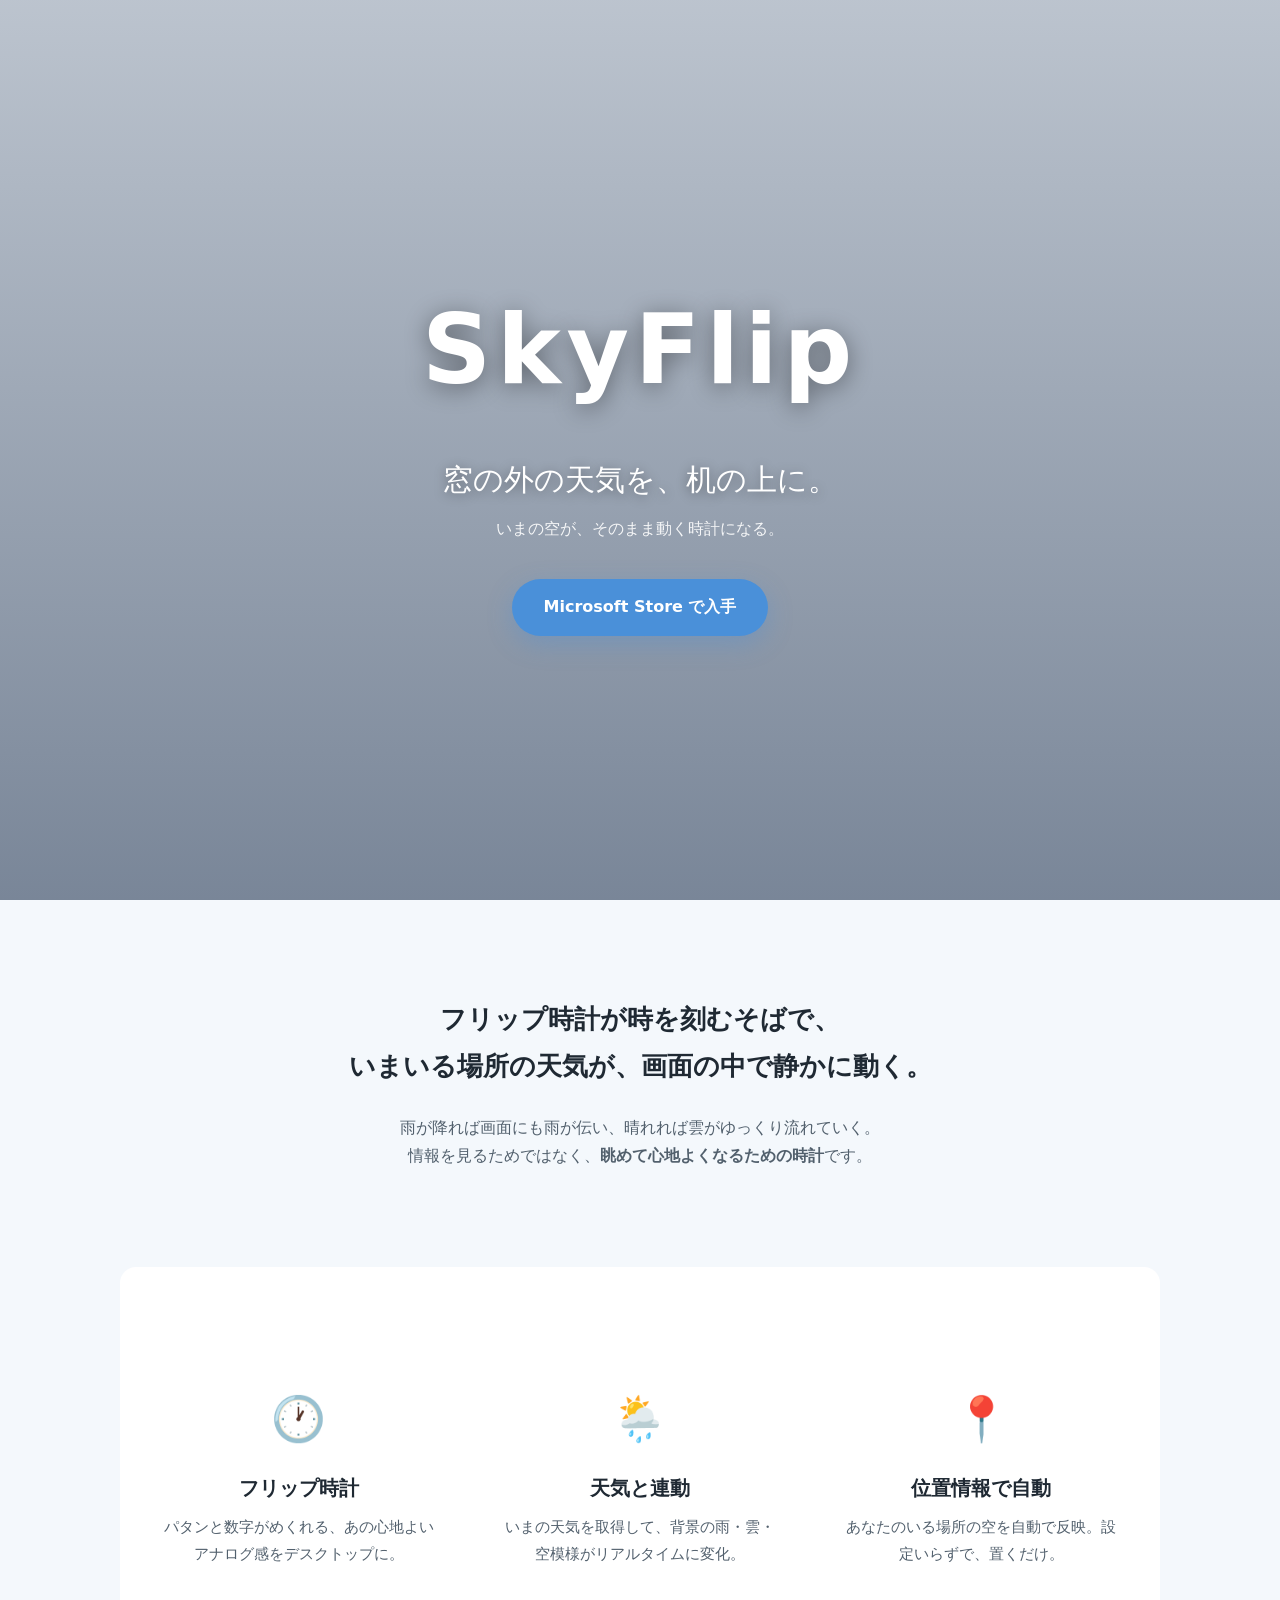
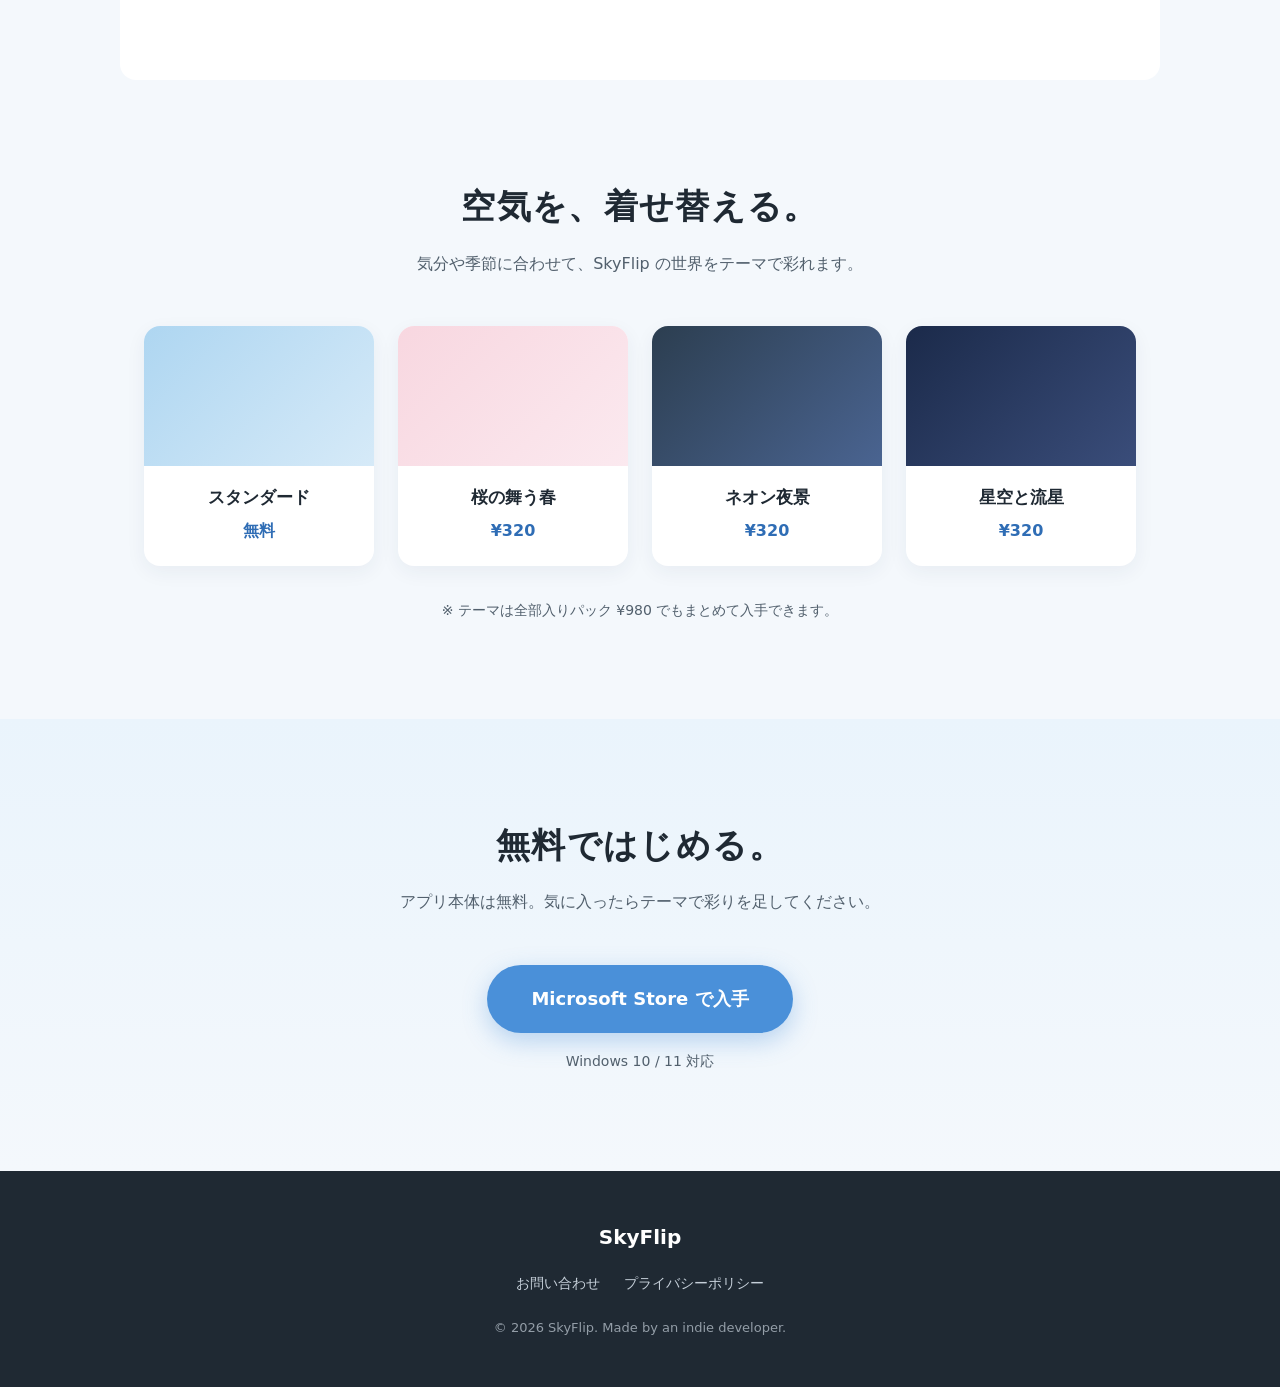
==== index.html @ b48c70ee "@ Add privacy/contact pages, favicon, and SEO - privacy.html: 位置情報・天気APIの取り扱いを記載（Store審査用） - contact" ====
<!DOCTYPE html>
<html lang="ja">
<head>
  <meta charset="UTF-8" />
  <meta name="viewport" content="width=device-width, initial-scale=1.0" />
  <title>SkyFlip — 窓の外の天気を、机の上に。</title>
  <meta name="description" content="フリップ時計と、いまの天気が連動して動くデスクトップアプリ。雨が降れば画面にも雨が、晴れれば雲が流れる。眺めるだけで心地よい時計。" />
  <meta name="robots" content="index, follow" />
  <link rel="canonical" href="https://atdirakg9020121-afk.github.io/skyflip-site/" />
  <link rel="icon" type="image/svg+xml" href="favicon.svg" />

  <!-- OGP（SNSでシェアされたときの見た目） -->
  <meta property="og:title" content="SkyFlip — 窓の外の天気を、机の上に。" />
  <meta property="og:description" content="いまの天気が連動して動くフリップ時計のデスクトップアプリ。" />
  <meta property="og:type" content="website" />
  <meta property="og:url" content="https://atdirakg9020121-afk.github.io/skyflip-site/" />
  <meta property="og:image" content="https://atdirakg9020121-afk.github.io/skyflip-site/assets/ogp.png" />
  <meta property="og:site_name" content="SkyFlip" />
  <meta property="og:locale" content="ja_JP" />
  <meta name="twitter:card" content="summary_large_image" />
  <meta name="twitter:title" content="SkyFlip — 窓の外の天気を、机の上に。" />
  <meta name="twitter:description" content="いまの天気が連動して動くフリップ時計のデスクトップアプリ。" />
  <meta name="twitter:image" content="https://atdirakg9020121-afk.github.io/skyflip-site/assets/ogp.png" />

  <!-- 構造化データ（検索エンジン向け） -->
  <script type="application/ld+json">
  {
    "@context": "https://schema.org",
    "@type": "SoftwareApplication",
    "name": "SkyFlip",
    "applicationCategory": "UtilitiesApplication",
    "operatingSystem": "Windows 10, Windows 11",
    "description": "フリップ時計と、いまの天気が連動して動くデスクトップアプリ。",
    "offers": { "@type": "Offer", "price": "0", "priceCurrency": "JPY" }
  }
  </script>

  <link rel="stylesheet" href="style.css" />
</head>
<body>

  <!-- ① ヒーロー -->
  <header class="hero">
    <video class="hero__bg" autoplay muted loop playsinline poster="assets/hero-poster.jpg">
      <source src="assets/hero.mp4" type="video/mp4" />
    </video>
    <div class="hero__overlay"></div>
    <div class="hero__content">
      <h1 class="hero__title">SkyFlip</h1>
      <p class="hero__copy">窓の外の天気を、机の上に。</p>
      <p class="hero__sub">いまの空が、そのまま動く時計になる。</p>
      <a class="btn btn--primary" href="#download">Microsoft Store で入手</a>
    </div>
  </header>

  <!-- ② コンセプト -->
  <section class="concept">
    <p class="concept__lead">
      フリップ時計が時を刻むそばで、<br />
      いまいる場所の天気が、画面の中で静かに動く。
    </p>
    <p class="concept__body">
      雨が降れば画面にも雨が伝い、晴れれば雲がゆっくり流れていく。<br />
      情報を見るためではなく、<strong>眺めて心地よくなるための時計</strong>です。
    </p>
  </section>

  <!-- ③ 特徴3つ -->
  <section class="features">
    <div class="feature">
      <div class="feature__icon">🕐</div>
      <h3 class="feature__title">フリップ時計</h3>
      <p class="feature__text">パタンと数字がめくれる、あの心地よいアナログ感をデスクトップに。</p>
    </div>
    <div class="feature">
      <div class="feature__icon">🌦️</div>
      <h3 class="feature__title">天気と連動</h3>
      <p class="feature__text">いまの天気を取得して、背景の雨・雲・空模様がリアルタイムに変化。</p>
    </div>
    <div class="feature">
      <div class="feature__icon">📍</div>
      <h3 class="feature__title">位置情報で自動</h3>
      <p class="feature__text">あなたのいる場所の空を自動で反映。設定いらずで、置くだけ。</p>
    </div>
  </section>

  <!-- ④ テーマ紹介（課金導線） -->
  <section class="themes" id="themes">
    <h2 class="section__title">空気を、着せ替える。</h2>
    <p class="section__sub">気分や季節に合わせて、SkyFlip の世界をテーマで彩れます。</p>
    <div class="theme-grid">
      <div class="theme-card">
        <div class="theme-card__thumb theme-card__thumb--default"></div>
        <h3 class="theme-card__name">スタンダード</h3>
        <p class="theme-card__price">無料</p>
      </div>
      <div class="theme-card">
        <div class="theme-card__thumb theme-card__thumb--sakura"></div>
        <h3 class="theme-card__name">桜の舞う春</h3>
        <p class="theme-card__price">¥320</p>
      </div>
      <div class="theme-card">
        <div class="theme-card__thumb theme-card__thumb--night"></div>
        <h3 class="theme-card__name">ネオン夜景</h3>
        <p class="theme-card__price">¥320</p>
      </div>
      <div class="theme-card">
        <div class="theme-card__thumb theme-card__thumb--star"></div>
        <h3 class="theme-card__name">星空と流星</h3>
        <p class="theme-card__price">¥320</p>
      </div>
    </div>
    <p class="theme-note">※ テーマは全部入りパック ¥980 でもまとめて入手できます。</p>
  </section>

  <!-- ⑤ ダウンロード -->
  <section class="download" id="download">
    <h2 class="section__title">無料ではじめる。</h2>
    <p class="section__sub">アプリ本体は無料。気に入ったらテーマで彩りを足してください。</p>
    <a class="btn btn--primary btn--lg" href="#" aria-label="Microsoft Store で入手">
      Microsoft Store で入手
    </a>
    <p class="download__note">Windows 10 / 11 対応</p>
  </section>

  <!-- ⑥ フッター -->
  <footer class="footer">
    <p class="footer__brand">SkyFlip</p>
    <nav class="footer__nav">
      <a href="contact.html">お問い合わせ</a>
      <a href="privacy.html">プライバシーポリシー</a>
    </nav>
    <p class="footer__copy">© 2026 SkyFlip. Made by an indie developer.</p>
  </footer>

</body>
</html>
---- style.css ----
/* ===== ベース ===== */
:root {
  --sky-top: #adceef;
  --ink: #1f2933;
  --ink-soft: #52606d;
  --accent: #4a90d9;
  --accent-dark: #2f6db5;
  --bg-soft: #f4f8fc;
  --card: #ffffff;
  --radius: 16px;
  --maxw: 1040px;
}

* { box-sizing: border-box; margin: 0; padding: 0; }

html { scroll-behavior: smooth; }

body {
  font-family: "Hiragino Sans", "Yu Gothic UI", "Segoe UI", system-ui, sans-serif;
  color: var(--ink);
  line-height: 1.8;
  background: var(--bg-soft);
  -webkit-font-smoothing: antialiased;
}

section { padding: 96px 24px; }

.section__title {
  font-size: clamp(24px, 4vw, 34px);
  text-align: center;
  margin-bottom: 12px;
  letter-spacing: 0.04em;
}

.section__sub {
  text-align: center;
  color: var(--ink-soft);
  margin-bottom: 48px;
}

/* ===== ボタン ===== */
.btn {
  display: inline-block;
  padding: 14px 32px;
  border-radius: 999px;
  font-weight: 600;
  text-decoration: none;
  transition: transform .15s ease, box-shadow .15s ease;
}
.btn--primary {
  background: var(--accent);
  color: #fff;
  box-shadow: 0 8px 24px rgba(74, 144, 217, .35);
}
.btn--primary:hover {
  transform: translateY(-2px);
  box-shadow: 0 12px 30px rgba(74, 144, 217, .45);
  background: var(--accent-dark);
}
.btn--lg { padding: 18px 44px; font-size: 18px; }

/* ===== ① ヒーロー ===== */
.hero {
  position: relative;
  height: 100vh;
  min-height: 560px;
  display: flex;
  align-items: center;
  justify-content: center;
  overflow: hidden;
  text-align: center;
}
.hero__bg {
  position: absolute;
  inset: 0;
  width: 100%;
  height: 100%;
  object-fit: cover;
}
.hero__overlay {
  position: absolute;
  inset: 0;
  background: linear-gradient(180deg, rgba(20,40,70,.25), rgba(20,40,70,.55));
}
.hero__content {
  position: relative;
  color: #fff;
  padding: 0 24px;
}
.hero__title {
  font-size: clamp(48px, 9vw, 96px);
  font-weight: 700;
  letter-spacing: 0.06em;
  text-shadow: 0 4px 24px rgba(0,0,0,.4);
}
.hero__copy {
  font-size: clamp(20px, 3.5vw, 30px);
  margin: 16px 0 8px;
  text-shadow: 0 2px 12px rgba(0,0,0,.4);
}
.hero__sub {
  font-size: 16px;
  opacity: .9;
  margin-bottom: 36px;
}

/* ===== ② コンセプト ===== */
.concept {
  max-width: 720px;
  margin: 0 auto;
  text-align: center;
}
.concept__lead {
  font-size: clamp(20px, 3vw, 26px);
  font-weight: 600;
  margin-bottom: 24px;
}
.concept__body { color: var(--ink-soft); }

/* ===== ③ 特徴 ===== */
.features {
  max-width: var(--maxw);
  margin: 0 auto;
  display: grid;
  grid-template-columns: repeat(auto-fit, minmax(240px, 1fr));
  gap: 32px;
  background: #fff;
  border-radius: var(--radius);
}
.feature { text-align: center; padding: 16px; }
.feature__icon { font-size: 44px; margin-bottom: 12px; }
.feature__title { font-size: 20px; margin-bottom: 8px; }
.feature__text { color: var(--ink-soft); font-size: 15px; }

/* ===== ④ テーマ ===== */
.themes { max-width: var(--maxw); margin: 0 auto; }
.theme-grid {
  display: grid;
  grid-template-columns: repeat(auto-fit, minmax(200px, 1fr));
  gap: 24px;
}
.theme-card {
  background: var(--card);
  border-radius: var(--radius);
  overflow: hidden;
  text-align: center;
  padding-bottom: 20px;
  box-shadow: 0 6px 20px rgba(30,50,80,.06);
  transition: transform .15s ease;
}
.theme-card:hover { transform: translateY(-4px); }
.theme-card__thumb {
  height: 140px;
  background-size: cover;
  background-position: center;
}
/* 画像ができるまでの仮グラデーション。あとで background-image に差し替え */
.theme-card__thumb--default { background: linear-gradient(135deg, #aed6f1, #d6eaf8); }
.theme-card__thumb--sakura  { background: linear-gradient(135deg, #f8d7e0, #fbe9ef); }
.theme-card__thumb--night   { background: linear-gradient(135deg, #2c3e50, #4a6491); }
.theme-card__thumb--star    { background: linear-gradient(135deg, #1b2a4a, #3a4d7a); }
.theme-card__name { margin: 16px 0 4px; font-size: 17px; }
.theme-card__price { color: var(--accent-dark); font-weight: 600; }
.theme-note {
  text-align: center;
  margin-top: 32px;
  color: var(--ink-soft);
  font-size: 14px;
}

/* ===== ⑤ ダウンロード ===== */
.download {
  text-align: center;
  background: linear-gradient(180deg, #eaf4fc, #f4f8fc);
}
.download__note { margin-top: 16px; color: var(--ink-soft); font-size: 14px; }

/* ===== ⑥ フッター ===== */
.footer {
  text-align: center;
  padding: 48px 24px;
  background: #1f2933;
  color: #c5cfd9;
}
.footer__brand { font-size: 20px; font-weight: 600; color: #fff; margin-bottom: 16px; }
.footer__nav { display: flex; gap: 24px; justify-content: center; flex-wrap: wrap; margin-bottom: 20px; }
.footer__nav a { color: #c5cfd9; text-decoration: none; font-size: 14px; }
.footer__nav a:hover { color: #fff; }
.footer__copy { font-size: 13px; opacity: .7; }

/* ===== 法務/お問い合わせページ（privacy.html / contact.html） ===== */
.legal {
  max-width: 760px;
  margin: 0 auto;
  padding: 64px 24px 80px;
}
.legal__back {
  display: inline-block;
  color: var(--accent-dark);
  text-decoration: none;
  font-size: 14px;
  margin-bottom: 32px;
}
.legal__back:hover { text-decoration: underline; }
.legal__title { font-size: clamp(26px, 4vw, 34px); margin-bottom: 8px; }
.legal__updated { color: var(--ink-soft); font-size: 14px; margin-bottom: 32px; }
.legal h2 {
  font-size: 19px;
  margin: 36px 0 12px;
  padding-bottom: 6px;
  border-bottom: 1px solid #e3ebf3;
}
.legal p { margin-bottom: 14px; }
.legal ul { margin: 0 0 14px 1.4em; }
.legal li { margin-bottom: 8px; }
.legal a { color: var(--accent-dark); }
/* 後で差し替える仮テキストを目立たせる */
.legal__placeholder {
  background: #fff7e6;
  border-left: 3px solid #f0b429;
  padding: 10px 14px;
  border-radius: 6px;
  color: #8a6d3b;
  font-size: 14px;
}
.legal__owner { margin-top: 40px; }

.contact-box {
  margin: 28px 0;
  line-height: 2.2;
  font-size: 16px;
}
.contact-box p { margin-bottom: 4px; }
.contact-note { color: var(--ink-soft); font-size: 14px; margin-top: 24px; }
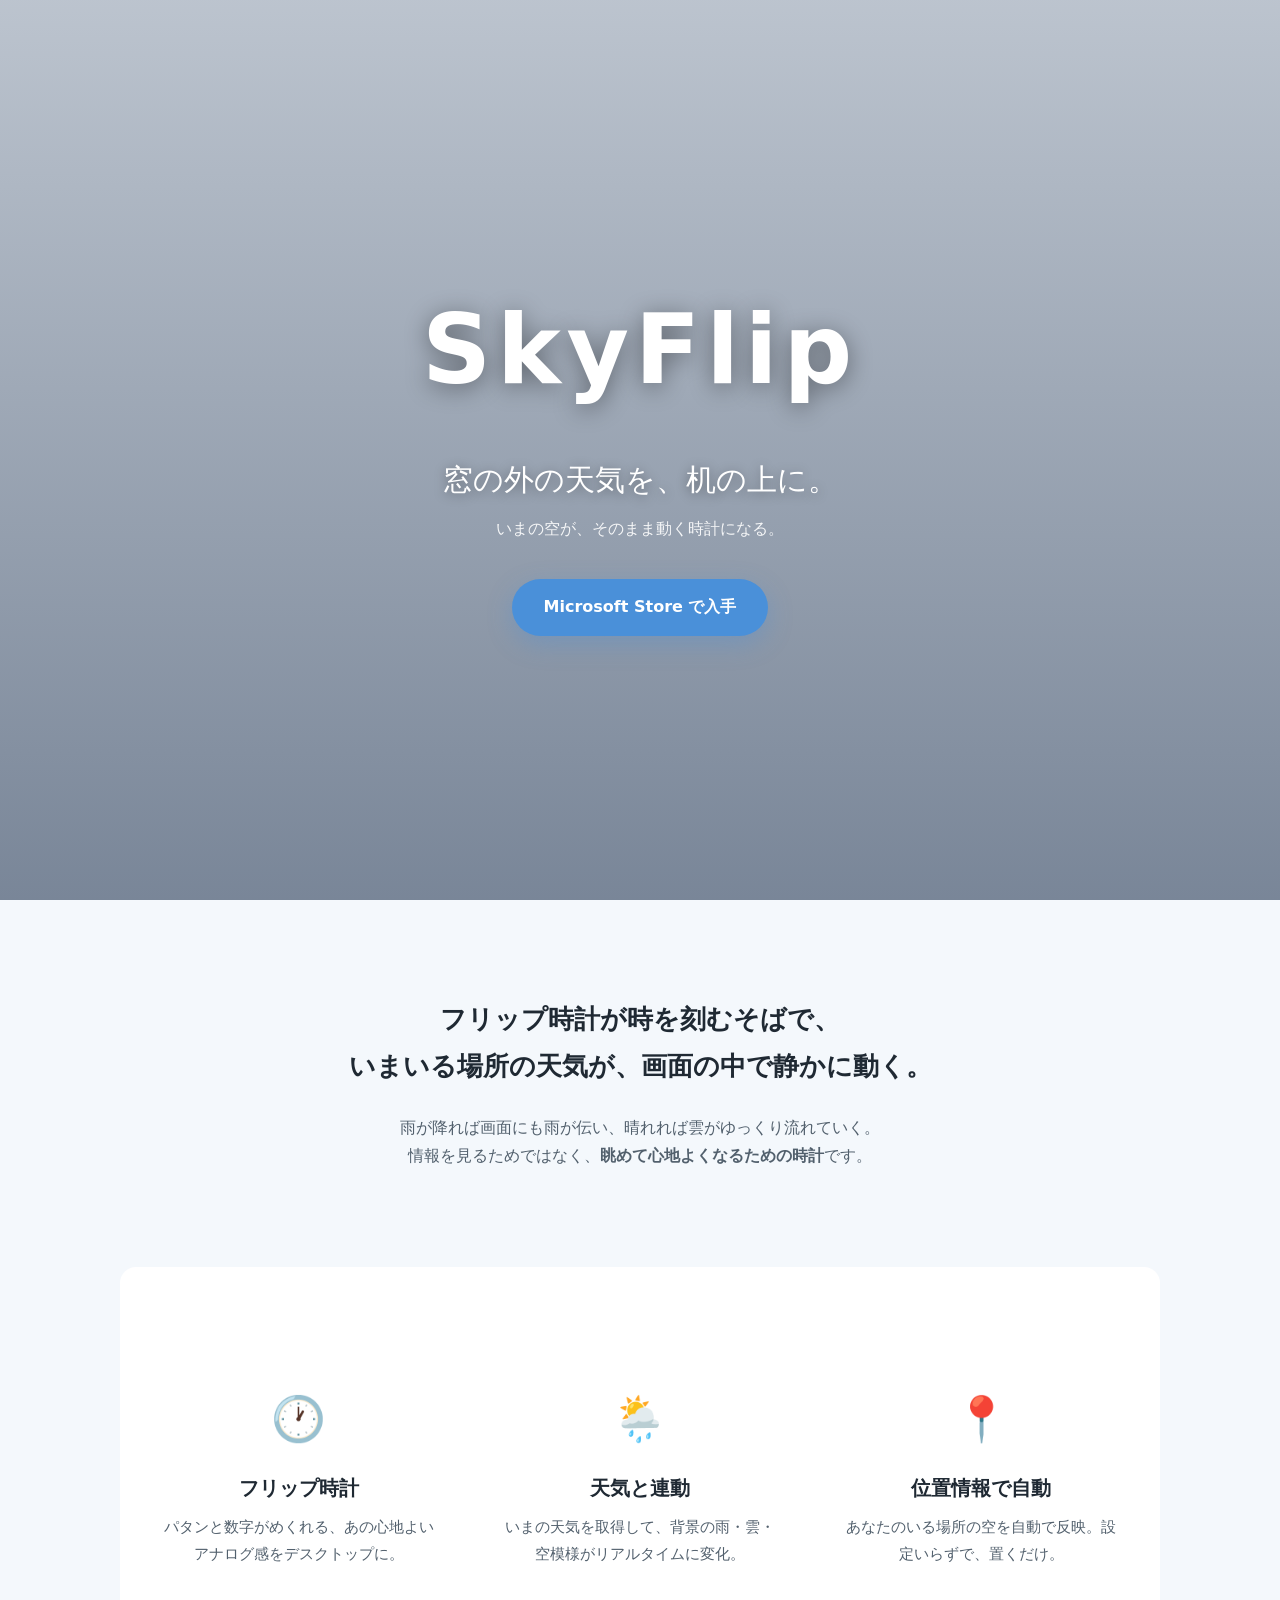
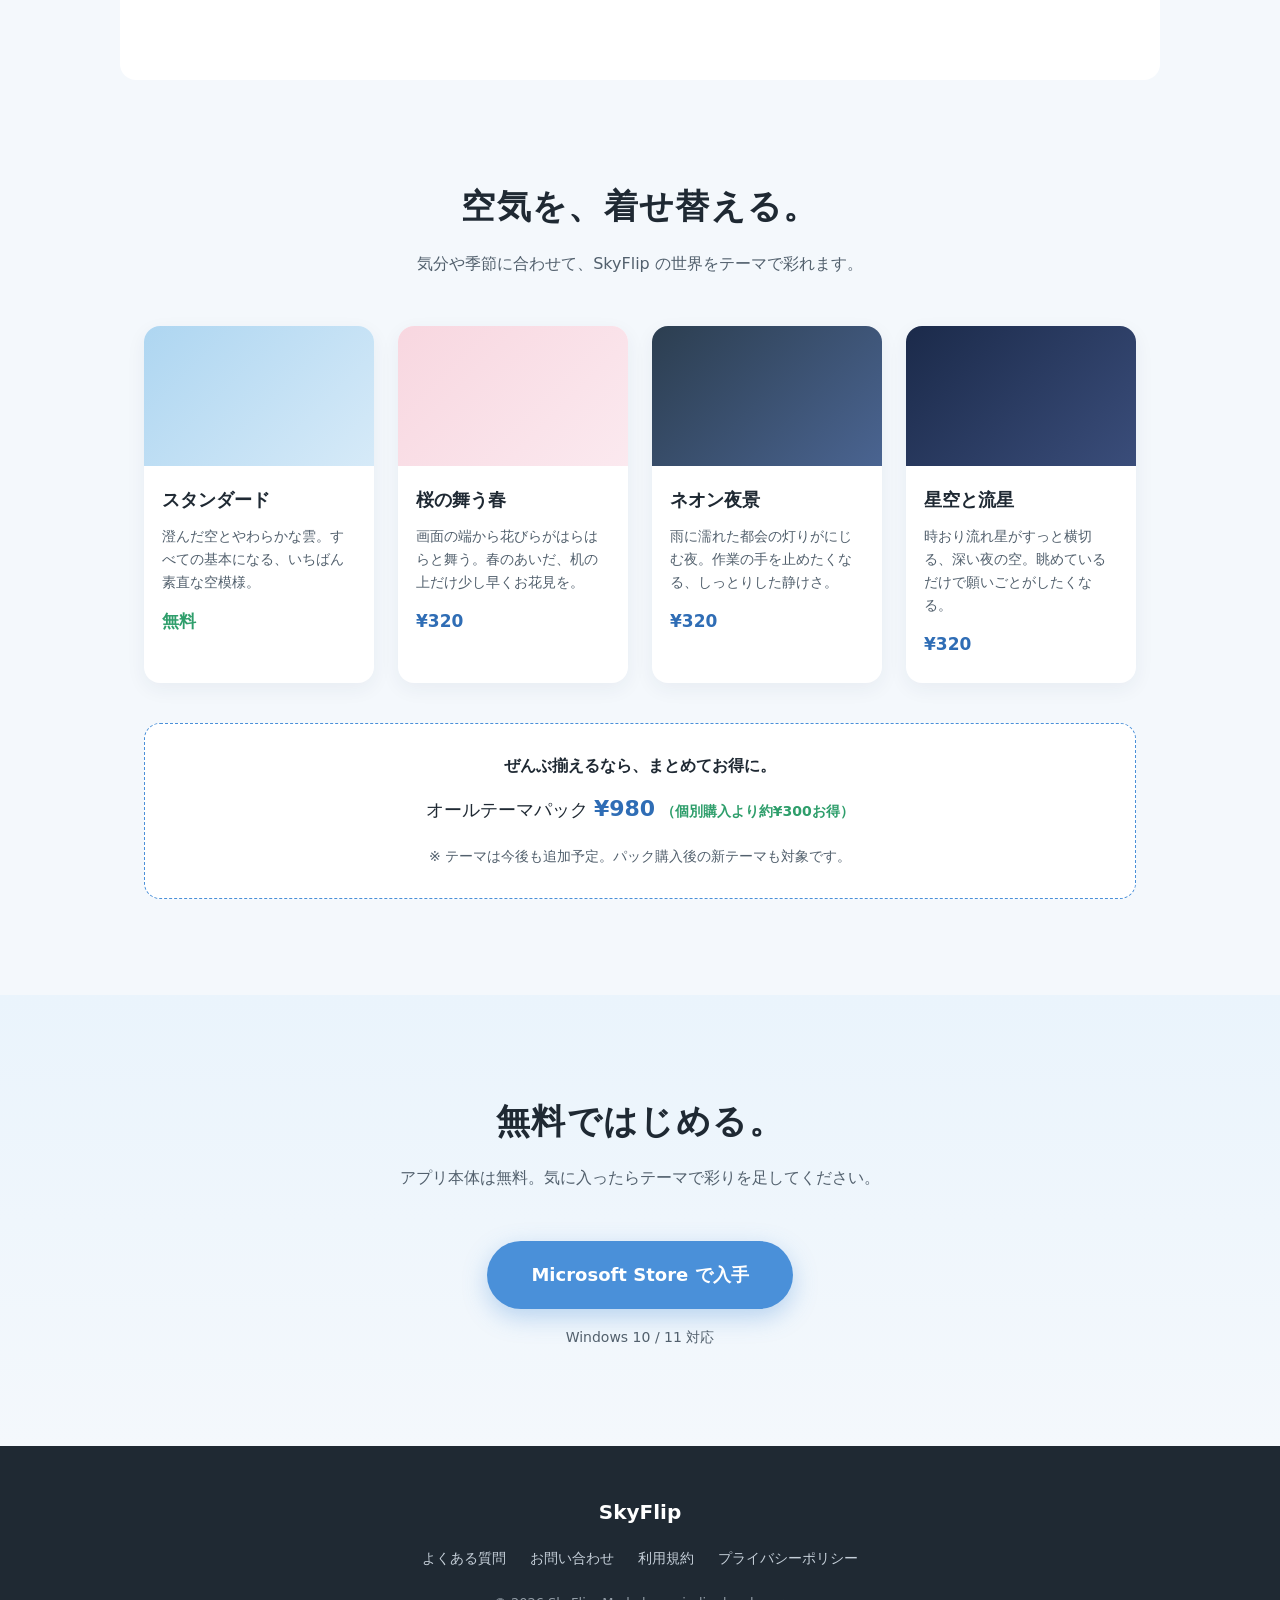
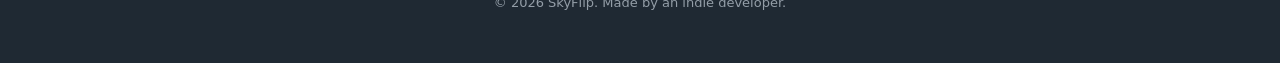
==== commit ca061844: "@ Add FAQ/terms pages, theme details, launch posts, pricing - LAUNCH_POSTS.md: X/Reddit/ProductHunt " ====
--- a/index.html
+++ b/index.html
@@ -91,26 +91,42 @@
     <div class="theme-grid">
       <div class="theme-card">
         <div class="theme-card__thumb theme-card__thumb--default"></div>
-        <h3 class="theme-card__name">スタンダード</h3>
-        <p class="theme-card__price">無料</p>
+        <div class="theme-card__body">
+          <h3 class="theme-card__name">スタンダード</h3>
+          <p class="theme-card__desc">澄んだ空とやわらかな雲。すべての基本になる、いちばん素直な空模様。</p>
+          <p class="theme-card__price theme-card__price--free">無料</p>
+        </div>
       </div>
       <div class="theme-card">
         <div class="theme-card__thumb theme-card__thumb--sakura"></div>
-        <h3 class="theme-card__name">桜の舞う春</h3>
-        <p class="theme-card__price">¥320</p>
+        <div class="theme-card__body">
+          <h3 class="theme-card__name">桜の舞う春</h3>
+          <p class="theme-card__desc">画面の端から花びらがはらはらと舞う。春のあいだ、机の上だけ少し早くお花見を。</p>
+          <p class="theme-card__price">¥320</p>
+        </div>
       </div>
       <div class="theme-card">
         <div class="theme-card__thumb theme-card__thumb--night"></div>
-        <h3 class="theme-card__name">ネオン夜景</h3>
-        <p class="theme-card__price">¥320</p>
+        <div class="theme-card__body">
+          <h3 class="theme-card__name">ネオン夜景</h3>
+          <p class="theme-card__desc">雨に濡れた都会の灯りがにじむ夜。作業の手を止めたくなる、しっとりした静けさ。</p>
+          <p class="theme-card__price">¥320</p>
+        </div>
       </div>
       <div class="theme-card">
         <div class="theme-card__thumb theme-card__thumb--star"></div>
-        <h3 class="theme-card__name">星空と流星</h3>
-        <p class="theme-card__price">¥320</p>
+        <div class="theme-card__body">
+          <h3 class="theme-card__name">星空と流星</h3>
+          <p class="theme-card__desc">時おり流れ星がすっと横切る、深い夜の空。眺めているだけで願いごとがしたくなる。</p>
+          <p class="theme-card__price">¥320</p>
+        </div>
       </div>
     </div>
-    <p class="theme-note">※ テーマは全部入りパック ¥980 でもまとめて入手できます。</p>
+    <div class="theme-bundle">
+      <p class="theme-bundle__lead">ぜんぶ揃えるなら、まとめてお得に。</p>
+      <p class="theme-bundle__price">オールテーマパック <strong>¥980</strong> <span class="theme-bundle__save">（個別購入より約¥300お得）</span></p>
+      <p class="theme-note">※ テーマは今後も追加予定。パック購入後の新テーマも対象です。</p>
+    </div>
   </section>
 
   <!-- ⑤ ダウンロード -->
@@ -127,7 +143,9 @@
   <footer class="footer">
     <p class="footer__brand">SkyFlip</p>
     <nav class="footer__nav">
+      <a href="faq.html">よくある質問</a>
       <a href="contact.html">お問い合わせ</a>
+      <a href="terms.html">利用規約</a>
       <a href="privacy.html">プライバシーポリシー</a>
     </nav>
     <p class="footer__copy">© 2026 SkyFlip. Made by an indie developer.</p>
--- a/style.css
+++ b/style.css
@@ -159,14 +159,35 @@
 .theme-card__thumb--sakura  { background: linear-gradient(135deg, #f8d7e0, #fbe9ef); }
 .theme-card__thumb--night   { background: linear-gradient(135deg, #2c3e50, #4a6491); }
 .theme-card__thumb--star    { background: linear-gradient(135deg, #1b2a4a, #3a4d7a); }
-.theme-card__name { margin: 16px 0 4px; font-size: 17px; }
-.theme-card__price { color: var(--accent-dark); font-weight: 600; }
+.theme-card__body { padding: 18px 18px 4px; text-align: left; }
+.theme-card__name { margin: 0 0 8px; font-size: 18px; }
+.theme-card__desc {
+  color: var(--ink-soft);
+  font-size: 13.5px;
+  line-height: 1.7;
+  min-height: 4.2em;
+  margin-bottom: 12px;
+}
+.theme-card__price { color: var(--accent-dark); font-weight: 700; font-size: 17px; }
+.theme-card__price--free { color: #2e9e6b; }
 .theme-note {
   text-align: center;
-  margin-top: 32px;
+  margin-top: 16px;
   color: var(--ink-soft);
   font-size: 14px;
 }
+.theme-bundle {
+  margin-top: 40px;
+  text-align: center;
+  background: #fff;
+  border: 1px dashed var(--accent);
+  border-radius: var(--radius);
+  padding: 28px 24px;
+}
+.theme-bundle__lead { font-weight: 600; margin-bottom: 8px; }
+.theme-bundle__price { font-size: 18px; color: var(--ink); }
+.theme-bundle__price strong { color: var(--accent-dark); font-size: 22px; }
+.theme-bundle__save { color: #2e9e6b; font-size: 14px; font-weight: 600; }
 
 /* ===== ⑤ ダウンロード ===== */
 .download {
@@ -232,3 +253,35 @@
 }
 .contact-box p { margin-bottom: 4px; }
 .contact-note { color: var(--ink-soft); font-size: 14px; margin-top: 24px; }
+
+/* FAQ アコーディオン */
+.faq-item {
+  border: 1px solid #e3ebf3;
+  border-radius: 10px;
+  margin-bottom: 12px;
+  background: #fff;
+  overflow: hidden;
+}
+.faq-item summary {
+  cursor: pointer;
+  padding: 16px 20px;
+  font-weight: 600;
+  list-style: none;
+  position: relative;
+  transition: background .15s ease;
+}
+.faq-item summary::-webkit-details-marker { display: none; }
+.faq-item summary::after {
+  content: "＋";
+  position: absolute;
+  right: 20px;
+  color: var(--accent);
+  transition: transform .2s ease;
+}
+.faq-item[open] summary::after { content: "－"; }
+.faq-item summary:hover { background: var(--bg-soft); }
+.faq-item p {
+  padding: 0 20px 18px;
+  color: var(--ink-soft);
+  margin: 0;
+}
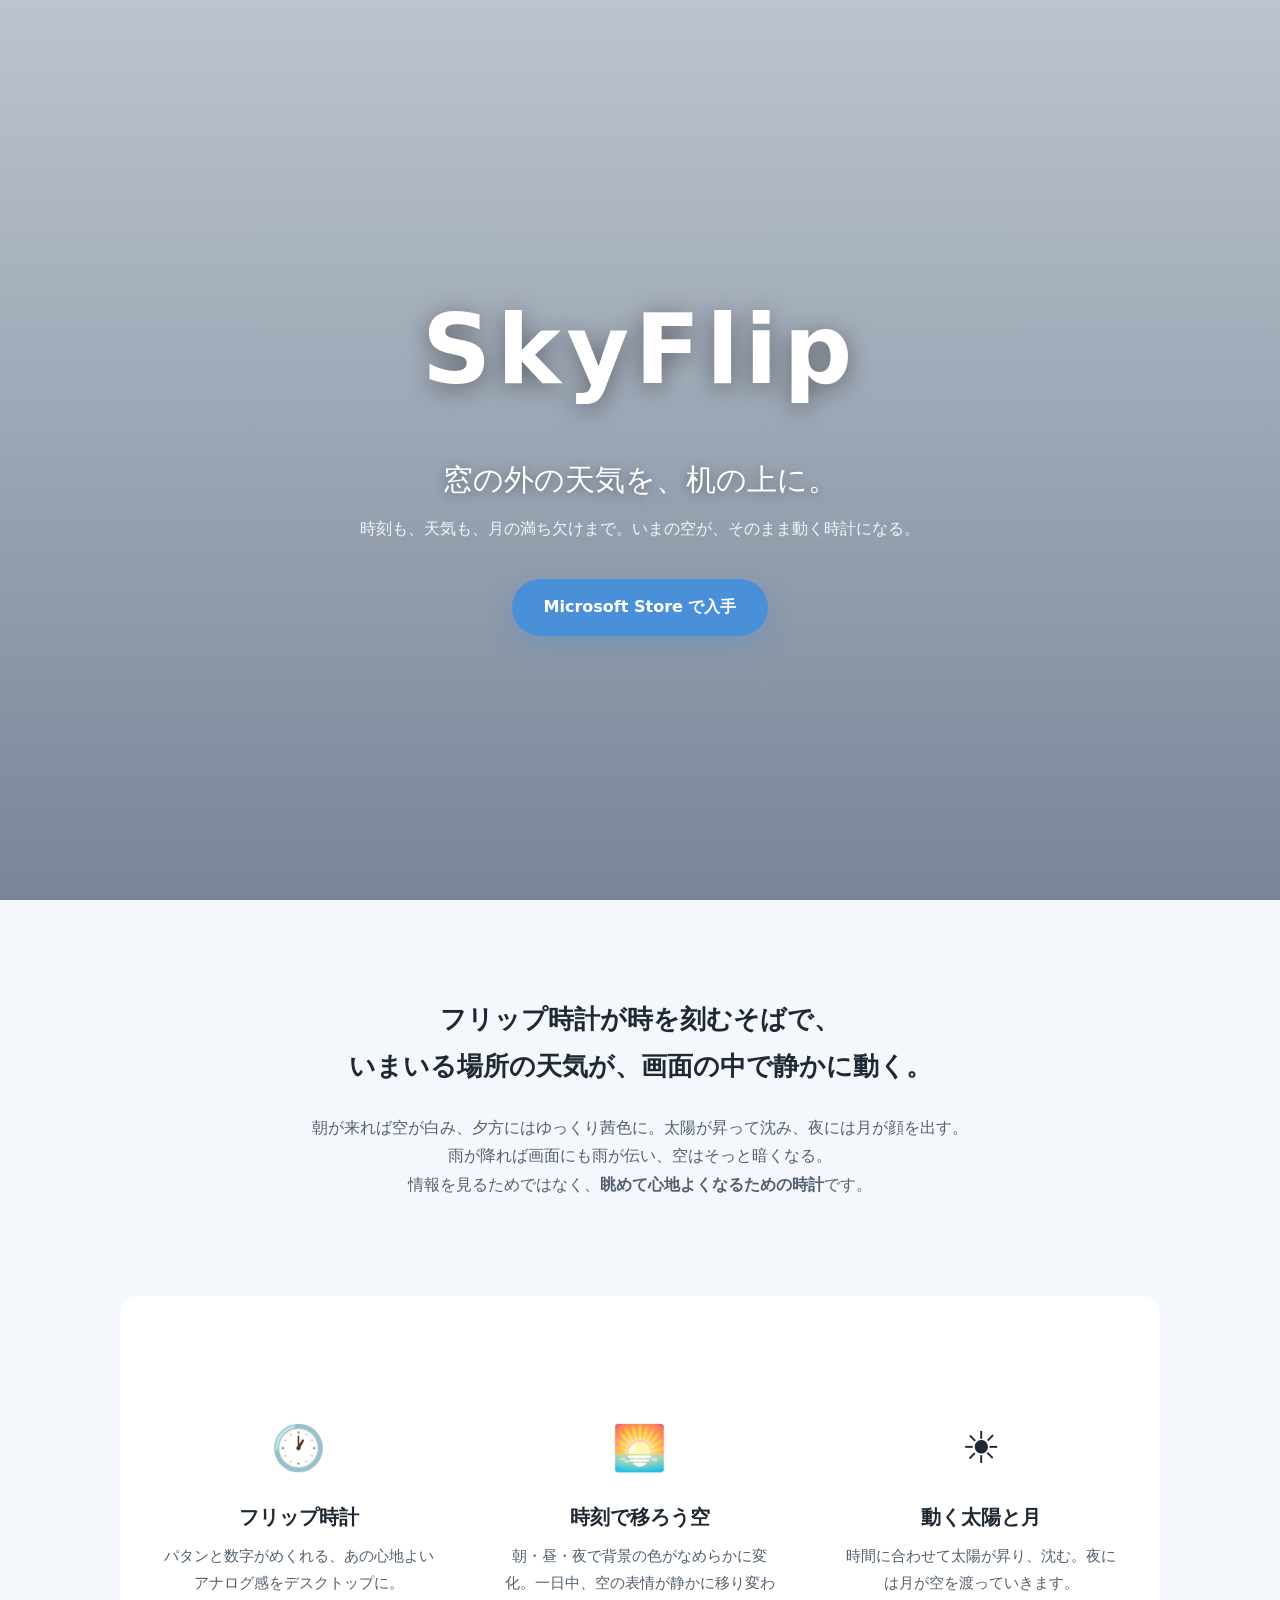
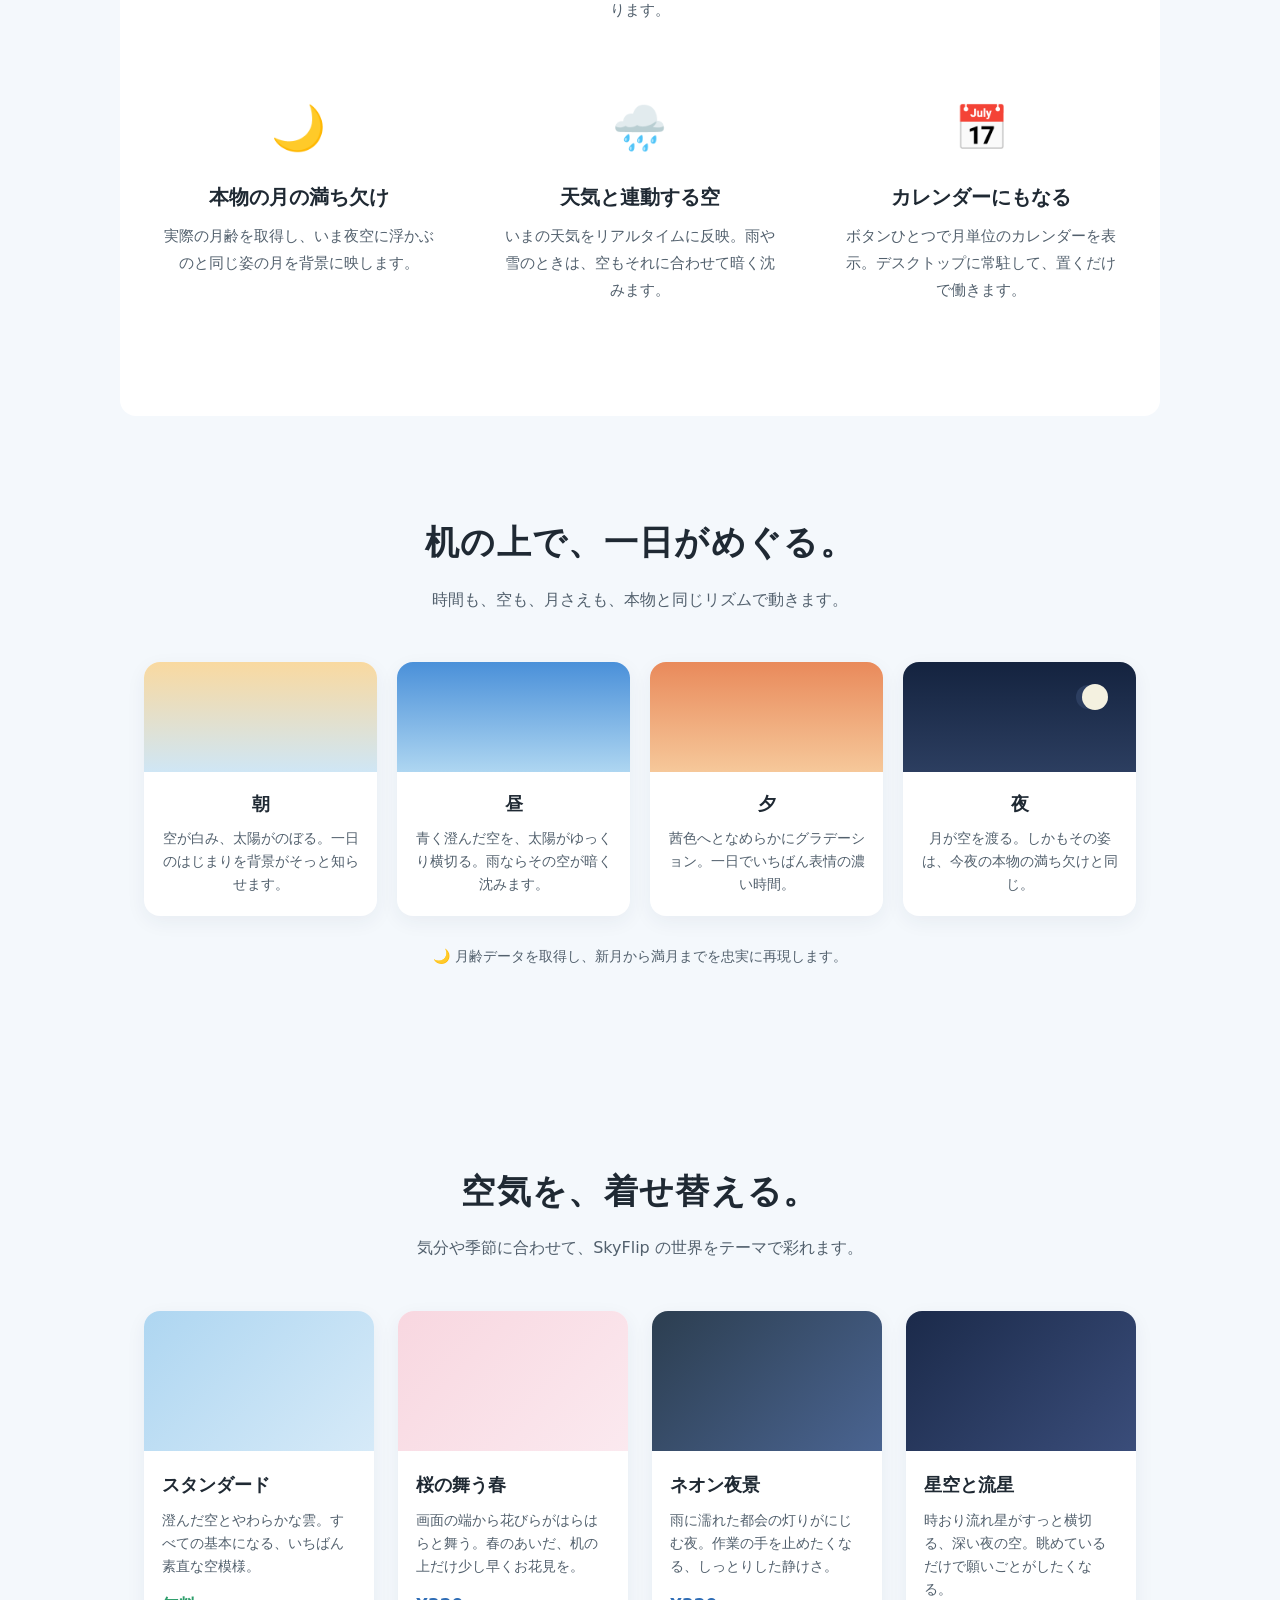
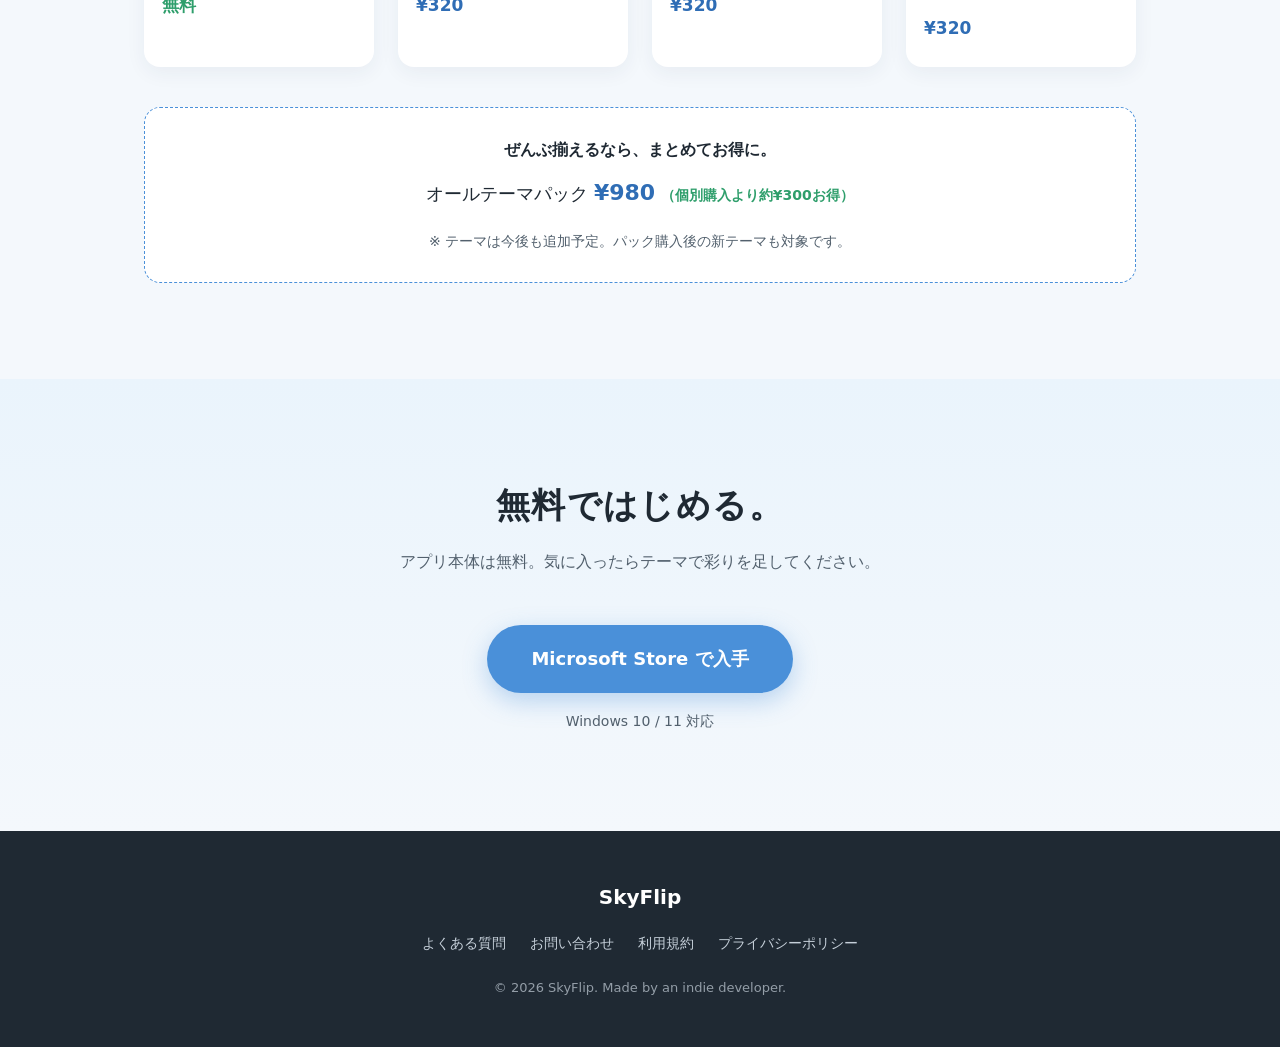
==== commit 26cecf88: "@ Showcase new features; add OGP design and roadmap docs 新機能（時刻で空が移ろう/動く太陽・月/実際の月齢/雨雪で背景が暗くなる/常駐/カレン" ====
--- a/index.html
+++ b/index.html
@@ -48,7 +48,7 @@
     <div class="hero__content">
       <h1 class="hero__title">SkyFlip</h1>
       <p class="hero__copy">窓の外の天気を、机の上に。</p>
-      <p class="hero__sub">いまの空が、そのまま動く時計になる。</p>
+      <p class="hero__sub">時刻も、天気も、月の満ち欠けまで。いまの空が、そのまま動く時計になる。</p>
       <a class="btn btn--primary" href="#download">Microsoft Store で入手</a>
     </div>
   </header>
@@ -60,12 +60,13 @@
       いまいる場所の天気が、画面の中で静かに動く。
     </p>
     <p class="concept__body">
-      雨が降れば画面にも雨が伝い、晴れれば雲がゆっくり流れていく。<br />
+      朝が来れば空が白み、夕方にはゆっくり茜色に。太陽が昇って沈み、夜には月が顔を出す。<br />
+      雨が降れば画面にも雨が伝い、空はそっと暗くなる。<br />
       情報を見るためではなく、<strong>眺めて心地よくなるための時計</strong>です。
     </p>
   </section>
 
-  <!-- ③ 特徴3つ -->
+  <!-- ③ 特徴 -->
   <section class="features">
     <div class="feature">
       <div class="feature__icon">🕐</div>
@@ -73,15 +74,59 @@
       <p class="feature__text">パタンと数字がめくれる、あの心地よいアナログ感をデスクトップに。</p>
     </div>
     <div class="feature">
-      <div class="feature__icon">🌦️</div>
-      <h3 class="feature__title">天気と連動</h3>
-      <p class="feature__text">いまの天気を取得して、背景の雨・雲・空模様がリアルタイムに変化。</p>
-    </div>
-    <div class="feature">
-      <div class="feature__icon">📍</div>
-      <h3 class="feature__title">位置情報で自動</h3>
-      <p class="feature__text">あなたのいる場所の空を自動で反映。設定いらずで、置くだけ。</p>
-    </div>
+      <div class="feature__icon">🌅</div>
+      <h3 class="feature__title">時刻で移ろう空</h3>
+      <p class="feature__text">朝・昼・夜で背景の色がなめらかに変化。一日中、空の表情が静かに移り変わります。</p>
+    </div>
+    <div class="feature">
+      <div class="feature__icon">☀️</div>
+      <h3 class="feature__title">動く太陽と月</h3>
+      <p class="feature__text">時間に合わせて太陽が昇り、沈む。夜には月が空を渡っていきます。</p>
+    </div>
+    <div class="feature">
+      <div class="feature__icon">🌙</div>
+      <h3 class="feature__title">本物の月の満ち欠け</h3>
+      <p class="feature__text">実際の月齢を取得し、いま夜空に浮かぶのと同じ姿の月を背景に映します。</p>
+    </div>
+    <div class="feature">
+      <div class="feature__icon">🌧️</div>
+      <h3 class="feature__title">天気と連動する空</h3>
+      <p class="feature__text">いまの天気をリアルタイムに反映。雨や雪のときは、空もそれに合わせて暗く沈みます。</p>
+    </div>
+    <div class="feature">
+      <div class="feature__icon">📅</div>
+      <h3 class="feature__title">カレンダーにもなる</h3>
+      <p class="feature__text">ボタンひとつで月単位のカレンダーを表示。デスクトップに常駐して、置くだけで働きます。</p>
+    </div>
+  </section>
+
+  <!-- ③.5 一日の移ろい（新機能の魅せ場） -->
+  <section class="story">
+    <h2 class="section__title">机の上で、一日がめぐる。</h2>
+    <p class="section__sub">時間も、空も、月さえも、本物と同じリズムで動きます。</p>
+    <div class="story-flow">
+      <div class="story-step">
+        <div class="story-step__sky story-step__sky--morning"></div>
+        <h3 class="story-step__time">朝</h3>
+        <p class="story-step__text">空が白み、太陽がのぼる。一日のはじまりを背景がそっと知らせます。</p>
+      </div>
+      <div class="story-step">
+        <div class="story-step__sky story-step__sky--noon"></div>
+        <h3 class="story-step__time">昼</h3>
+        <p class="story-step__text">青く澄んだ空を、太陽がゆっくり横切る。雨ならその空が暗く沈みます。</p>
+      </div>
+      <div class="story-step">
+        <div class="story-step__sky story-step__sky--evening"></div>
+        <h3 class="story-step__time">夕</h3>
+        <p class="story-step__text">茜色へとなめらかにグラデーション。一日でいちばん表情の濃い時間。</p>
+      </div>
+      <div class="story-step">
+        <div class="story-step__sky story-step__sky--night"></div>
+        <h3 class="story-step__time">夜</h3>
+        <p class="story-step__text">月が空を渡る。しかもその姿は、今夜の本物の満ち欠けと同じ。</p>
+      </div>
+    </div>
+    <p class="story-note">🌙 月齢データを取得し、新月から満月までを忠実に再現します。</p>
   </section>
 
   <!-- ④ テーマ紹介（課金導線） -->
--- a/style.css
+++ b/style.css
@@ -131,6 +131,47 @@
 .feature__icon { font-size: 44px; margin-bottom: 12px; }
 .feature__title { font-size: 20px; margin-bottom: 8px; }
 .feature__text { color: var(--ink-soft); font-size: 15px; }
+
+/* ===== ③.5 一日の移ろい ===== */
+.story {
+  max-width: var(--maxw);
+  margin: 0 auto;
+}
+.story-flow {
+  display: grid;
+  grid-template-columns: repeat(auto-fit, minmax(200px, 1fr));
+  gap: 20px;
+}
+.story-step {
+  background: #fff;
+  border-radius: var(--radius);
+  overflow: hidden;
+  box-shadow: 0 6px 20px rgba(30,50,80,.06);
+  text-align: center;
+  padding-bottom: 20px;
+}
+.story-step__sky {
+  height: 110px;
+  position: relative;
+}
+/* 朝昼夕夜の空色。実機のリニア変化を象徴 */
+.story-step__sky--morning { background: linear-gradient(180deg, #f9d9a0, #cfe6f5); }
+.story-step__sky--noon    { background: linear-gradient(180deg, #4a90d9, #aed6f1); }
+.story-step__sky--evening { background: linear-gradient(180deg, #e98a5b, #f6c89a); }
+.story-step__sky--night   { background: linear-gradient(180deg, #14233f, #2c3e60); }
+/* 夜だけ月を浮かべる */
+.story-step__sky--night::after {
+  content: "";
+  position: absolute;
+  top: 22px; right: 28px;
+  width: 26px; height: 26px;
+  border-radius: 50%;
+  background: #f4f1e0;
+  box-shadow: -7px 0 0 -1px #2c3e60;  /* 三日月風 */
+}
+.story-step__time { margin: 16px 0 6px; font-size: 18px; }
+.story-step__text { color: var(--ink-soft); font-size: 13.5px; padding: 0 16px; line-height: 1.7; }
+.story-note { text-align: center; margin-top: 28px; color: var(--ink-soft); font-size: 14px; }
 
 /* ===== ④ テーマ ===== */
 .themes { max-width: var(--maxw); margin: 0 auto; }
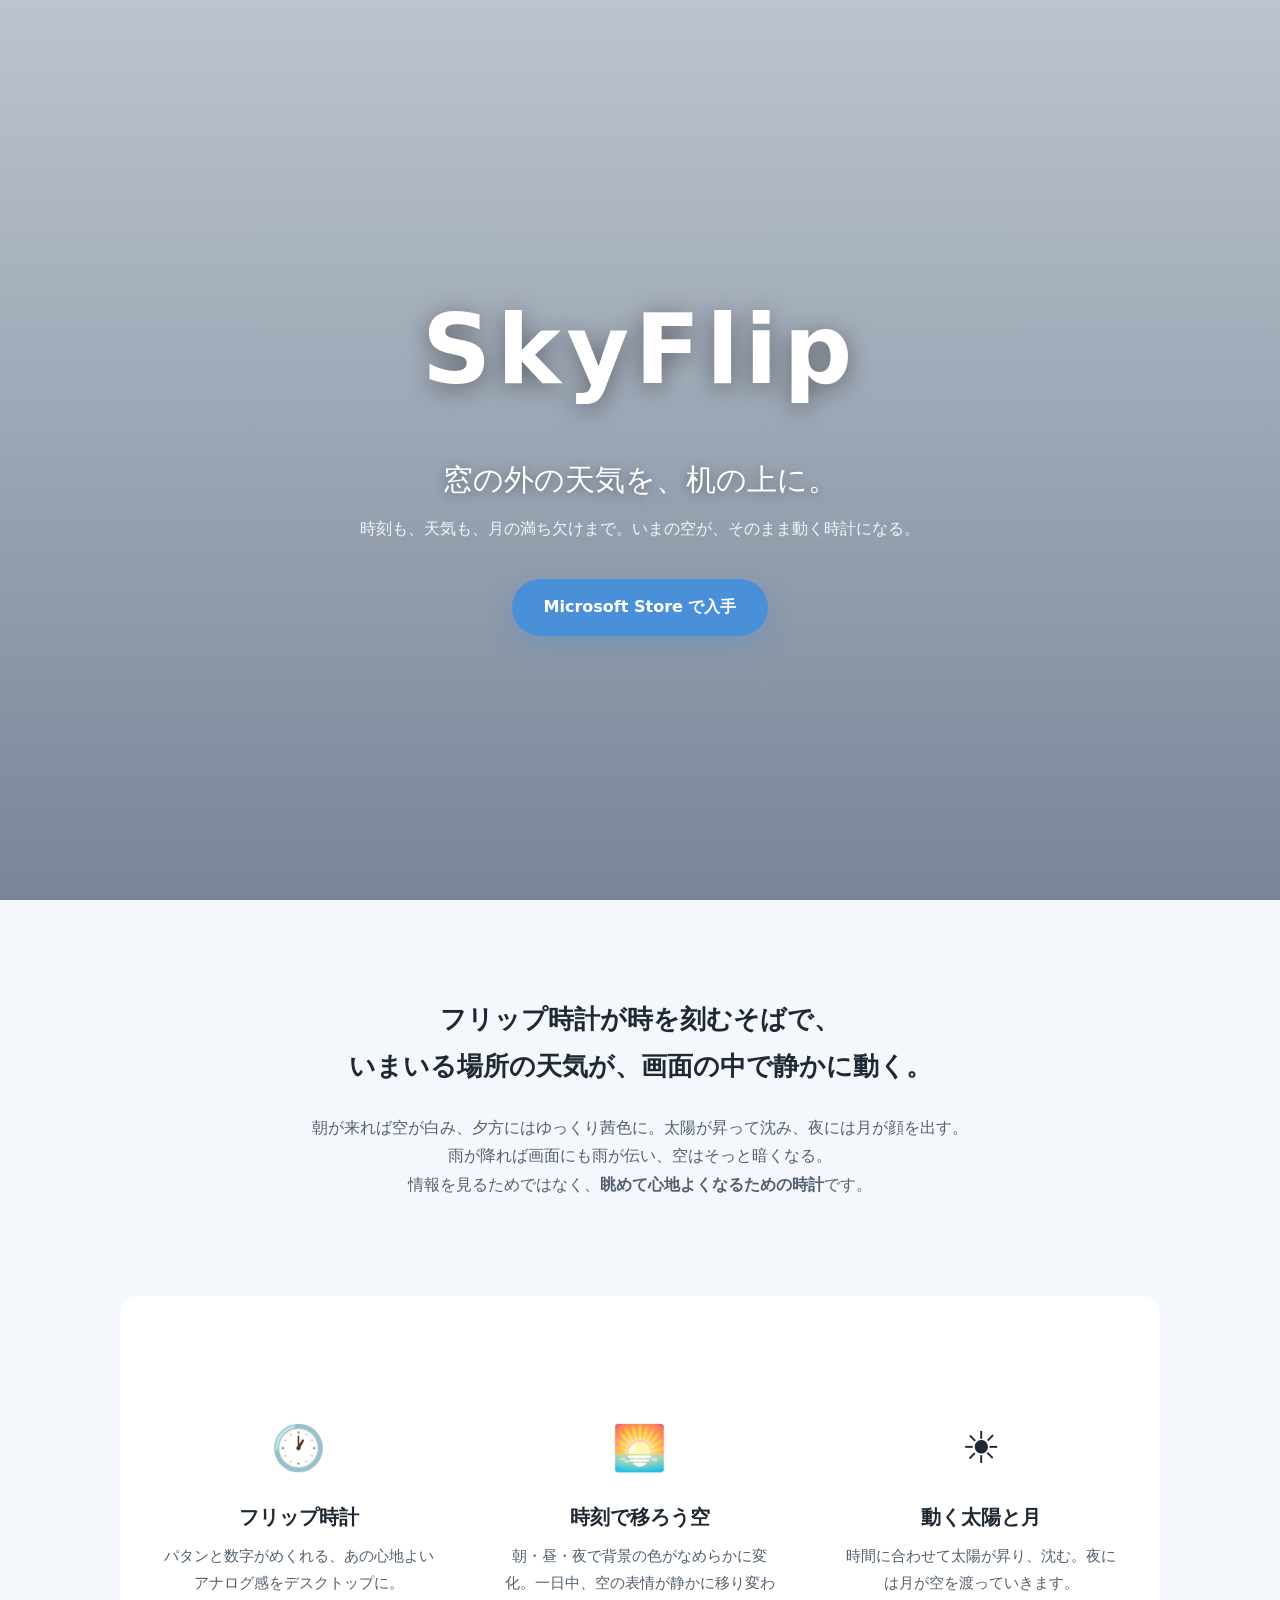
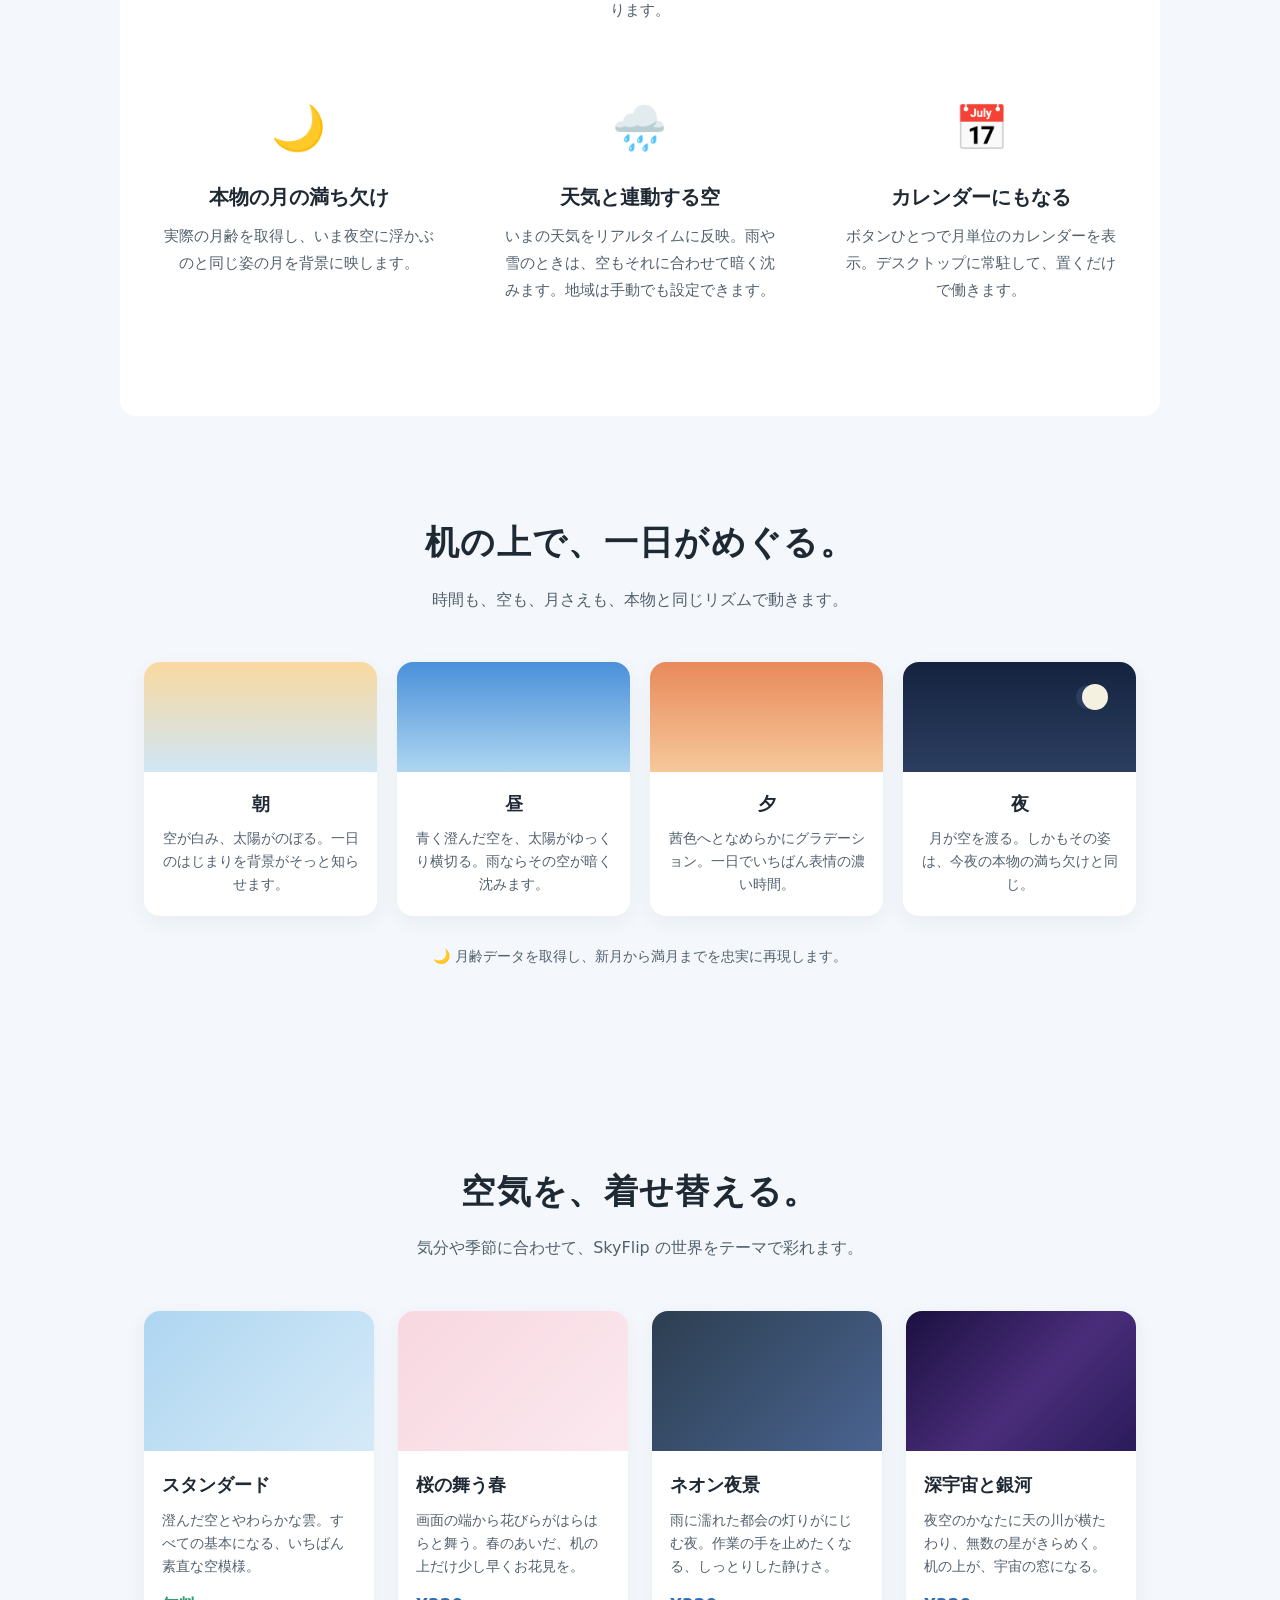
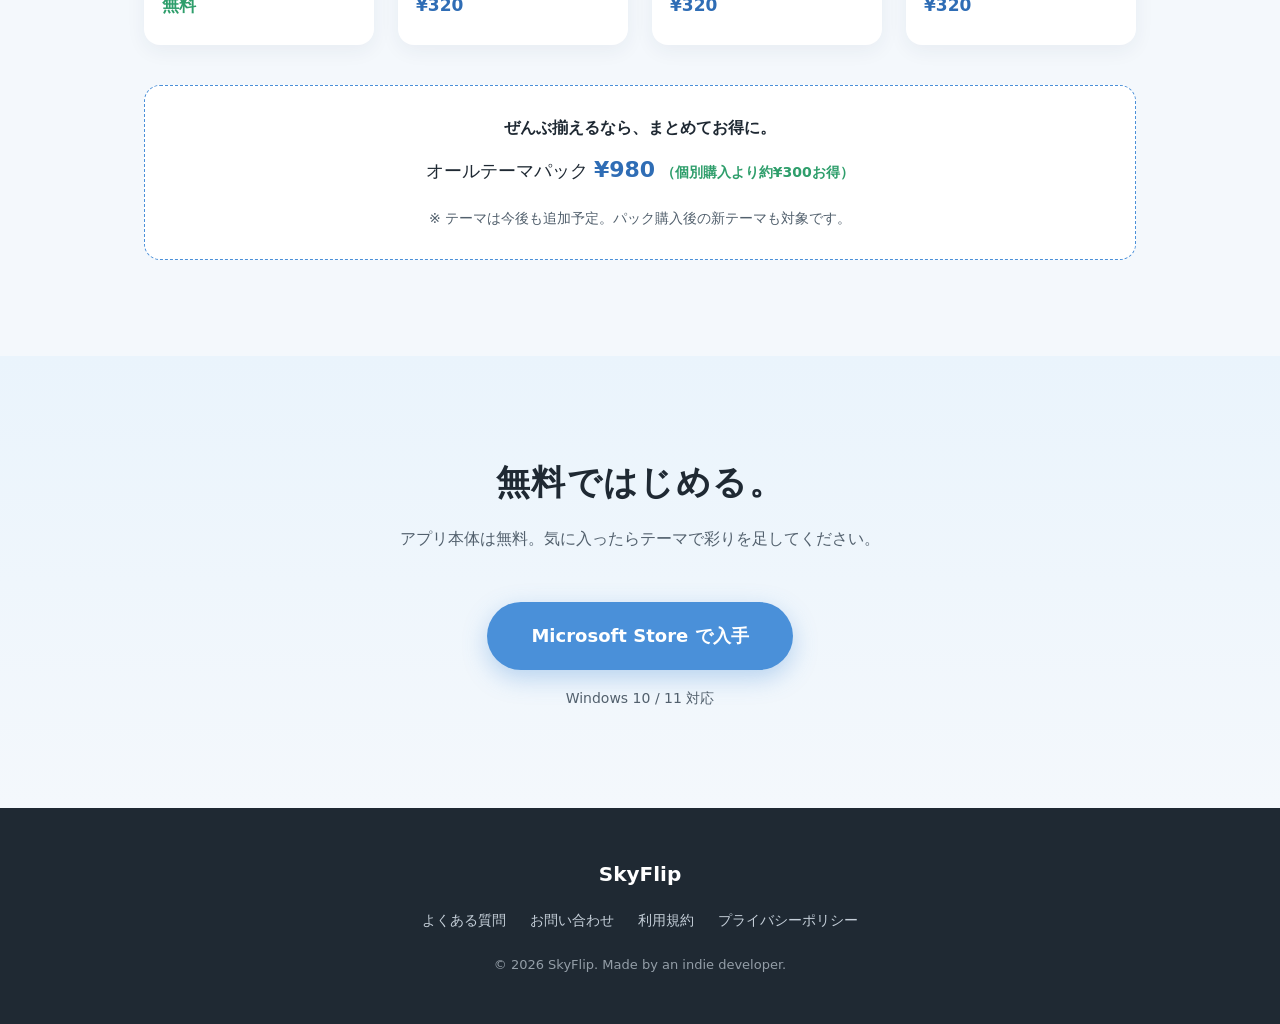
==== commit dbb5cbf3: "@ Add manual location note; replace starfield theme with galaxy - FAQ/特徴/Store: 天気がずれる場合の「地域の手動設定」を案" ====
--- a/index.html
+++ b/index.html
@@ -91,7 +91,7 @@
     <div class="feature">
       <div class="feature__icon">🌧️</div>
       <h3 class="feature__title">天気と連動する空</h3>
-      <p class="feature__text">いまの天気をリアルタイムに反映。雨や雪のときは、空もそれに合わせて暗く沈みます。</p>
+      <p class="feature__text">いまの天気をリアルタイムに反映。雨や雪のときは、空もそれに合わせて暗く沈みます。地域は手動でも設定できます。</p>
     </div>
     <div class="feature">
       <div class="feature__icon">📅</div>
@@ -159,10 +159,10 @@
         </div>
       </div>
       <div class="theme-card">
-        <div class="theme-card__thumb theme-card__thumb--star"></div>
-        <div class="theme-card__body">
-          <h3 class="theme-card__name">星空と流星</h3>
-          <p class="theme-card__desc">時おり流れ星がすっと横切る、深い夜の空。眺めているだけで願いごとがしたくなる。</p>
+        <div class="theme-card__thumb theme-card__thumb--galaxy"></div>
+        <div class="theme-card__body">
+          <h3 class="theme-card__name">深宇宙と銀河</h3>
+          <p class="theme-card__desc">夜空のかなたに天の川が横たわり、無数の星がきらめく。机の上が、宇宙の窓になる。</p>
           <p class="theme-card__price">¥320</p>
         </div>
       </div>
--- a/style.css
+++ b/style.css
@@ -199,7 +199,7 @@
 .theme-card__thumb--default { background: linear-gradient(135deg, #aed6f1, #d6eaf8); }
 .theme-card__thumb--sakura  { background: linear-gradient(135deg, #f8d7e0, #fbe9ef); }
 .theme-card__thumb--night   { background: linear-gradient(135deg, #2c3e50, #4a6491); }
-.theme-card__thumb--star    { background: linear-gradient(135deg, #1b2a4a, #3a4d7a); }
+.theme-card__thumb--galaxy  { background: linear-gradient(135deg, #1b1040, #4a2d7a 55%, #2a1b5a); }
 .theme-card__body { padding: 18px 18px 4px; text-align: left; }
 .theme-card__name { margin: 0 0 8px; font-size: 18px; }
 .theme-card__desc {
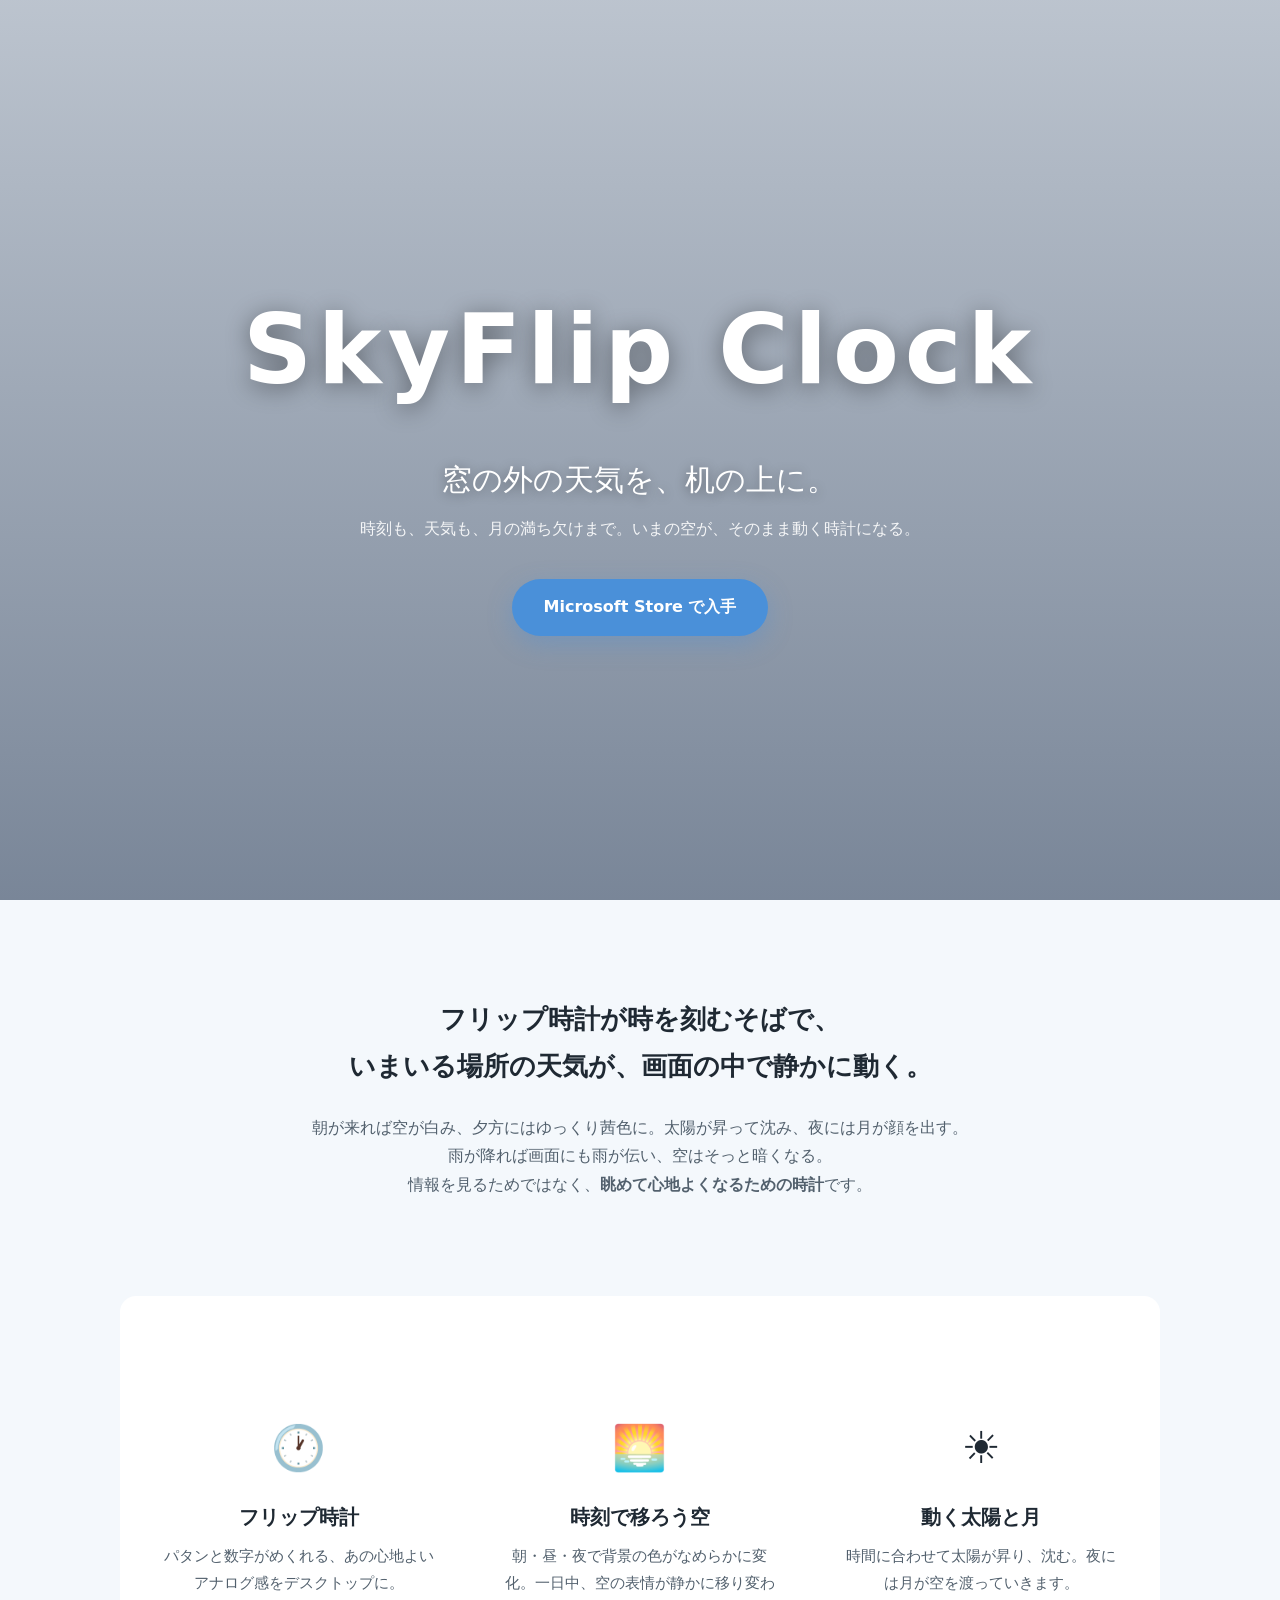
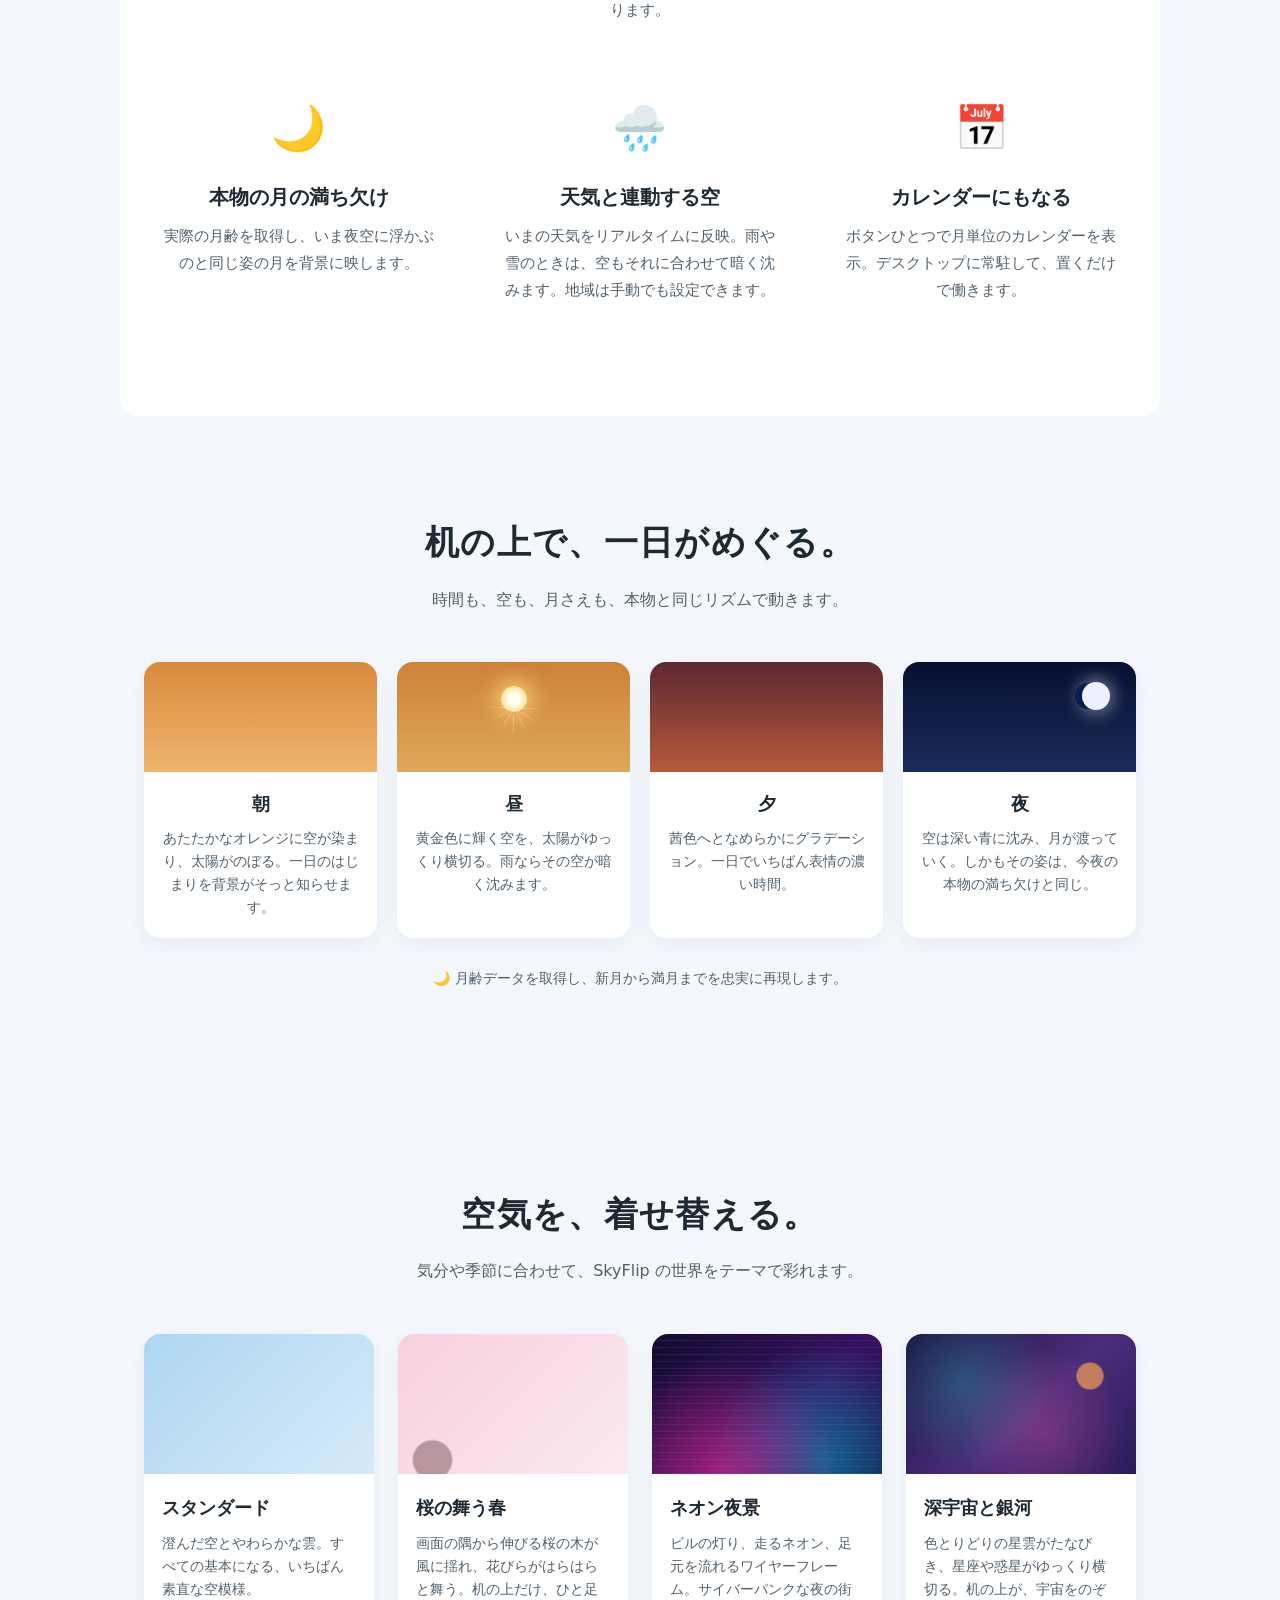
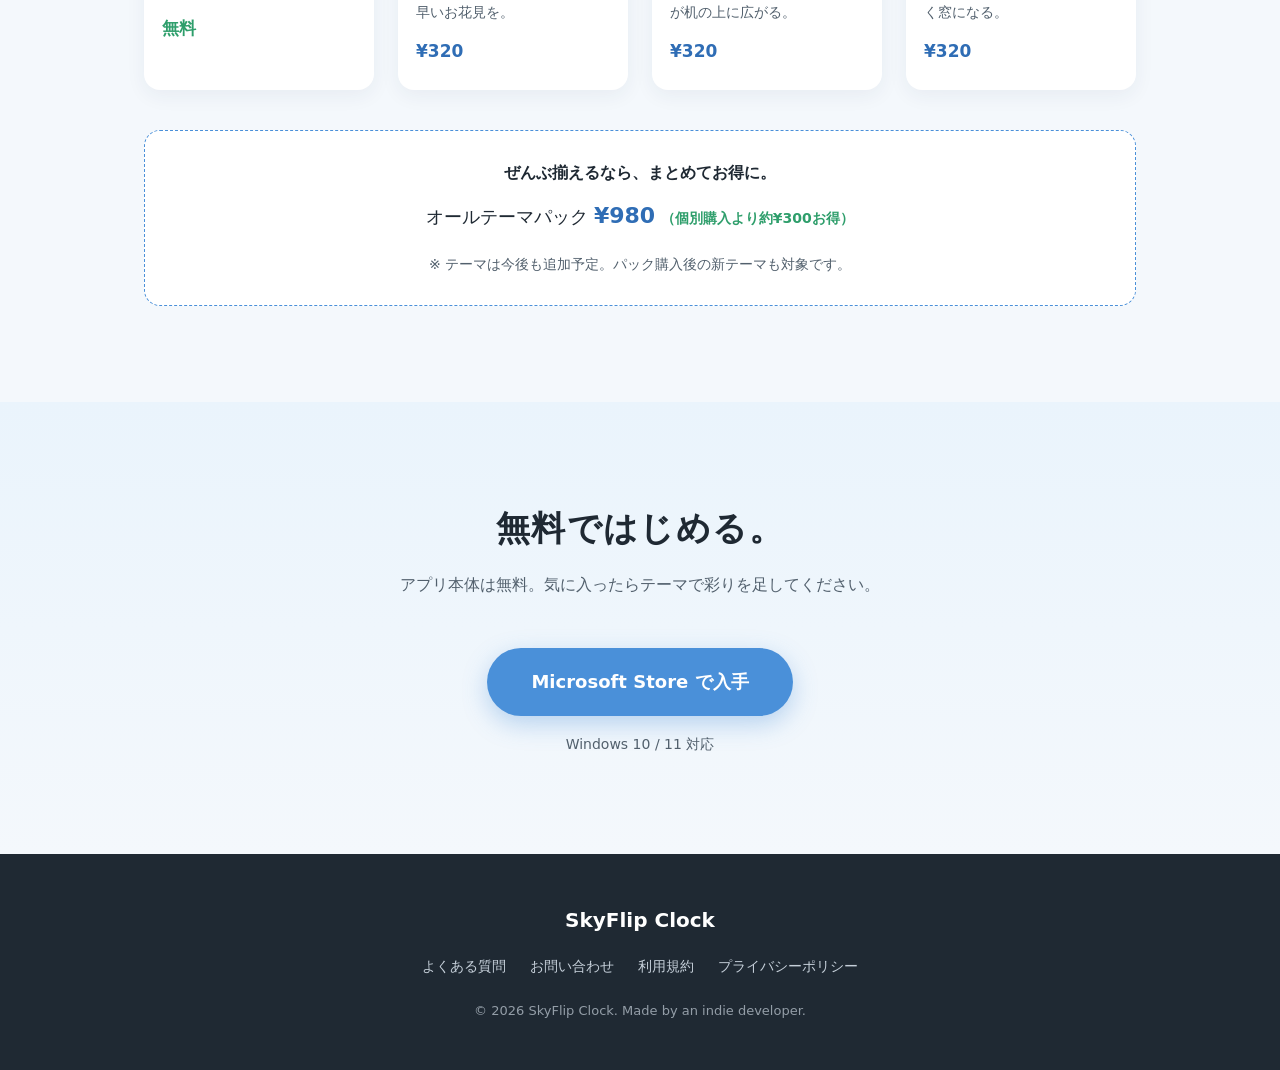
==== commit ee3c9e3d: "Match site to new app: themes, day/night colors, SkyFlip Clock name - Theme descriptions/thumbnails " ====
--- a/index.html
+++ b/index.html
@@ -3,22 +3,22 @@
 <head>
   <meta charset="UTF-8" />
   <meta name="viewport" content="width=device-width, initial-scale=1.0" />
-  <title>SkyFlip — 窓の外の天気を、机の上に。</title>
+  <title>SkyFlip Clock — 窓の外の天気を、机の上に。</title>
   <meta name="description" content="フリップ時計と、いまの天気が連動して動くデスクトップアプリ。雨が降れば画面にも雨が、晴れれば雲が流れる。眺めるだけで心地よい時計。" />
   <meta name="robots" content="index, follow" />
   <link rel="canonical" href="https://atdirakg9020121-afk.github.io/skyflip-site/" />
   <link rel="icon" type="image/svg+xml" href="favicon.svg" />
 
   <!-- OGP（SNSでシェアされたときの見た目） -->
-  <meta property="og:title" content="SkyFlip — 窓の外の天気を、机の上に。" />
+  <meta property="og:title" content="SkyFlip Clock — 窓の外の天気を、机の上に。" />
   <meta property="og:description" content="いまの天気が連動して動くフリップ時計のデスクトップアプリ。" />
   <meta property="og:type" content="website" />
   <meta property="og:url" content="https://atdirakg9020121-afk.github.io/skyflip-site/" />
   <meta property="og:image" content="https://atdirakg9020121-afk.github.io/skyflip-site/assets/ogp.png" />
-  <meta property="og:site_name" content="SkyFlip" />
+  <meta property="og:site_name" content="SkyFlip Clock" />
   <meta property="og:locale" content="ja_JP" />
   <meta name="twitter:card" content="summary_large_image" />
-  <meta name="twitter:title" content="SkyFlip — 窓の外の天気を、机の上に。" />
+  <meta name="twitter:title" content="SkyFlip Clock — 窓の外の天気を、机の上に。" />
   <meta name="twitter:description" content="いまの天気が連動して動くフリップ時計のデスクトップアプリ。" />
   <meta name="twitter:image" content="https://atdirakg9020121-afk.github.io/skyflip-site/assets/ogp.png" />
 
@@ -27,7 +27,7 @@
   {
     "@context": "https://schema.org",
     "@type": "SoftwareApplication",
-    "name": "SkyFlip",
+    "name": "SkyFlip Clock",
     "applicationCategory": "UtilitiesApplication",
     "operatingSystem": "Windows 10, Windows 11",
     "description": "フリップ時計と、いまの天気が連動して動くデスクトップアプリ。",
@@ -46,7 +46,7 @@
     </video>
     <div class="hero__overlay"></div>
     <div class="hero__content">
-      <h1 class="hero__title">SkyFlip</h1>
+      <h1 class="hero__title">SkyFlip Clock</h1>
       <p class="hero__copy">窓の外の天気を、机の上に。</p>
       <p class="hero__sub">時刻も、天気も、月の満ち欠けまで。いまの空が、そのまま動く時計になる。</p>
       <a class="btn btn--primary" href="#download">Microsoft Store で入手</a>
@@ -108,12 +108,12 @@
       <div class="story-step">
         <div class="story-step__sky story-step__sky--morning"></div>
         <h3 class="story-step__time">朝</h3>
-        <p class="story-step__text">空が白み、太陽がのぼる。一日のはじまりを背景がそっと知らせます。</p>
+        <p class="story-step__text">あたたかなオレンジに空が染まり、太陽がのぼる。一日のはじまりを背景がそっと知らせます。</p>
       </div>
       <div class="story-step">
         <div class="story-step__sky story-step__sky--noon"></div>
         <h3 class="story-step__time">昼</h3>
-        <p class="story-step__text">青く澄んだ空を、太陽がゆっくり横切る。雨ならその空が暗く沈みます。</p>
+        <p class="story-step__text">黄金色に輝く空を、太陽がゆっくり横切る。雨ならその空が暗く沈みます。</p>
       </div>
       <div class="story-step">
         <div class="story-step__sky story-step__sky--evening"></div>
@@ -123,7 +123,7 @@
       <div class="story-step">
         <div class="story-step__sky story-step__sky--night"></div>
         <h3 class="story-step__time">夜</h3>
-        <p class="story-step__text">月が空を渡る。しかもその姿は、今夜の本物の満ち欠けと同じ。</p>
+        <p class="story-step__text">空は深い青に沈み、月が渡っていく。しかもその姿は、今夜の本物の満ち欠けと同じ。</p>
       </div>
     </div>
     <p class="story-note">🌙 月齢データを取得し、新月から満月までを忠実に再現します。</p>
@@ -146,7 +146,7 @@
         <div class="theme-card__thumb theme-card__thumb--sakura"></div>
         <div class="theme-card__body">
           <h3 class="theme-card__name">桜の舞う春</h3>
-          <p class="theme-card__desc">画面の端から花びらがはらはらと舞う。春のあいだ、机の上だけ少し早くお花見を。</p>
+          <p class="theme-card__desc">画面の隅から伸びる桜の木が風に揺れ、花びらがはらはらと舞う。机の上だけ、ひと足早いお花見を。</p>
           <p class="theme-card__price">¥320</p>
         </div>
       </div>
@@ -154,7 +154,7 @@
         <div class="theme-card__thumb theme-card__thumb--night"></div>
         <div class="theme-card__body">
           <h3 class="theme-card__name">ネオン夜景</h3>
-          <p class="theme-card__desc">雨に濡れた都会の灯りがにじむ夜。作業の手を止めたくなる、しっとりした静けさ。</p>
+          <p class="theme-card__desc">ビルの灯り、走るネオン、足元を流れるワイヤーフレーム。サイバーパンクな夜の街が机の上に広がる。</p>
           <p class="theme-card__price">¥320</p>
         </div>
       </div>
@@ -162,7 +162,7 @@
         <div class="theme-card__thumb theme-card__thumb--galaxy"></div>
         <div class="theme-card__body">
           <h3 class="theme-card__name">深宇宙と銀河</h3>
-          <p class="theme-card__desc">夜空のかなたに天の川が横たわり、無数の星がきらめく。机の上が、宇宙の窓になる。</p>
+          <p class="theme-card__desc">色とりどりの星雲がたなびき、星座や惑星がゆっくり横切る。机の上が、宇宙をのぞく窓になる。</p>
           <p class="theme-card__price">¥320</p>
         </div>
       </div>
@@ -186,14 +186,14 @@
 
   <!-- ⑥ フッター -->
   <footer class="footer">
-    <p class="footer__brand">SkyFlip</p>
+    <p class="footer__brand">SkyFlip Clock</p>
     <nav class="footer__nav">
       <a href="faq.html">よくある質問</a>
       <a href="contact.html">お問い合わせ</a>
       <a href="terms.html">利用規約</a>
       <a href="privacy.html">プライバシーポリシー</a>
     </nav>
-    <p class="footer__copy">© 2026 SkyFlip. Made by an indie developer.</p>
+    <p class="footer__copy">© 2026 SkyFlip Clock. Made by an indie developer.</p>
   </footer>
 
 </body>
--- a/style.css
+++ b/style.css
@@ -154,20 +154,48 @@
   height: 110px;
   position: relative;
 }
-/* 朝昼夕夜の空色。実機のリニア変化を象徴 */
-.story-step__sky--morning { background: linear-gradient(180deg, #f9d9a0, #cfe6f5); }
-.story-step__sky--noon    { background: linear-gradient(180deg, #4a90d9, #aed6f1); }
-.story-step__sky--evening { background: linear-gradient(180deg, #e98a5b, #f6c89a); }
-.story-step__sky--night   { background: linear-gradient(180deg, #14233f, #2c3e60); }
-/* 夜だけ月を浮かべる */
+/* 朝昼夕夜の空色。実機の配色に合わせる（昼＝オレンジ／夜＝青の対比が SkyFlip の特徴） */
+.story-step__sky--morning { background: linear-gradient(180deg, #d98a3c, #f0b46e); } /* 朝＝オレンジ */
+.story-step__sky--noon    { background: linear-gradient(180deg, #cd8237, #e0a85a); } /* 昼＝黄金オレンジ */
+.story-step__sky--evening { background: linear-gradient(180deg, #5c2832, #b85a3a); } /* 夕＝赤・ピンク→橙 */
+.story-step__sky--night   { background: linear-gradient(180deg, #061030, #1a2a5a); } /* 夜＝深い青 */
+/* 昼：太陽（光芒＋グロー＋本体）。アプリの drawCelestial を再現 */
+.story-step__sky--noon::before {
+  content: "";
+  position: absolute;
+  top: 14px; left: 50%;
+  width: 64px; height: 64px;
+  transform: translateX(-50%);
+  /* 放射する光芒（円錐グラデの繰り返し） */
+  background:
+    repeating-conic-gradient(from 0deg,
+      rgba(255,225,150,.55) 0deg 4deg,
+      transparent 4deg 30deg);
+  -webkit-mask: radial-gradient(circle, #000 8px, transparent 26px);
+          mask: radial-gradient(circle, #000 8px, transparent 26px);
+}
+.story-step__sky--noon::after {
+  content: "";
+  position: absolute;
+  top: 24px; left: 50%;
+  width: 26px; height: 26px;
+  transform: translateX(-50%);
+  border-radius: 50%;
+  /* 本体：中心が白く、ふちがオレンジ＋グロー */
+  background: radial-gradient(circle, #fffdf2 30%, #ffe39a 70%, #ffc869 100%);
+  box-shadow: 0 0 18px 8px rgba(255, 214, 120, .65);
+}
+/* 夜：月（満ち欠け＋やわらかいグロー）。アプリの月を再現 */
 .story-step__sky--night::after {
   content: "";
   position: absolute;
-  top: 22px; right: 28px;
-  width: 26px; height: 26px;
+  top: 20px; right: 26px;
+  width: 28px; height: 28px;
   border-radius: 50%;
-  background: #f4f1e0;
-  box-shadow: -7px 0 0 -1px #2c3e60;  /* 三日月風 */
+  background: #eef0ff;
+  box-shadow:
+    -8px 0 0 -1px #0c1c4e,            /* 右が光る上弦風の満ち欠け */
+    0 0 16px 5px rgba(220, 230, 255, .4); /* ソフトなグロー */
 }
 .story-step__time { margin: 16px 0 6px; font-size: 18px; }
 .story-step__text { color: var(--ink-soft); font-size: 13.5px; padding: 0 16px; line-height: 1.7; }
@@ -195,11 +223,29 @@
   background-size: cover;
   background-position: center;
 }
-/* 画像ができるまでの仮グラデーション。あとで background-image に差し替え */
+/* 画像ができるまでの仮グラデーション。あとで background-image に差し替え（アプリの実テーマに寄せた色味） */
 .theme-card__thumb--default { background: linear-gradient(135deg, #aed6f1, #d6eaf8); }
-.theme-card__thumb--sakura  { background: linear-gradient(135deg, #f8d7e0, #fbe9ef); }
-.theme-card__thumb--night   { background: linear-gradient(135deg, #2c3e50, #4a6491); }
-.theme-card__thumb--galaxy  { background: linear-gradient(135deg, #1b1040, #4a2d7a 55%, #2a1b5a); }
+.theme-card__thumb--sakura  {
+  background:
+    radial-gradient(circle at 15% 90%, rgba(120,80,90,.5) 0 8%, transparent 9%),
+    linear-gradient(135deg, #f8d0dd, #fbe9ef);
+}
+/* ネオン夜景：サイバーパンク（シアン×マゼンタ＋足元のグリッド） */
+.theme-card__thumb--night {
+  background:
+    repeating-linear-gradient(0deg, rgba(0,230,255,.10) 0 1px, transparent 1px 7px),
+    radial-gradient(circle at 30% 100%, rgba(255,40,150,.55), transparent 55%),
+    radial-gradient(circle at 75% 90%, rgba(0,220,255,.40), transparent 55%),
+    linear-gradient(135deg, #140a2e, #3a1060 60%, #1a0a3a);
+}
+/* 深宇宙と銀河：カラフルな星雲＋惑星の気配 */
+.theme-card__thumb--galaxy  {
+  background:
+    radial-gradient(circle at 80% 30%, rgba(217,139,90,.85) 0 6%, transparent 7%),
+    radial-gradient(circle at 25% 35%, rgba(40,200,200,.30), transparent 45%),
+    radial-gradient(circle at 60% 70%, rgba(230,80,160,.30), transparent 50%),
+    linear-gradient(135deg, #1b1040, #4a2d7a 55%, #2a1b5a);
+}
 .theme-card__body { padding: 18px 18px 4px; text-align: left; }
 .theme-card__name { margin: 0 0 8px; font-size: 18px; }
 .theme-card__desc {
@@ -326,3 +372,37 @@
   color: var(--ink-soft);
   margin: 0;
 }
+
+/* ===== 404ページ ===== */
+.notfound {
+  min-height: 100vh;
+  display: flex;
+  flex-direction: column;
+  align-items: center;
+  justify-content: center;
+  text-align: center;
+  padding: 40px 24px;
+  background: linear-gradient(180deg, #14233f, #2c3e60);
+  color: #fff;
+}
+.notfound__sky {
+  position: relative;
+  width: 120px;
+  height: 120px;
+  margin-bottom: 8px;
+}
+.notfound__moon {
+  position: absolute;
+  inset: 0;
+  border-radius: 50%;
+  background: #f4f1e0;
+  box-shadow: -22px 0 0 -2px #2c3e60, 0 0 40px rgba(244,241,224,.4); /* 三日月＋淡い光 */
+}
+.notfound__code {
+  font-size: clamp(56px, 12vw, 96px);
+  font-weight: 700;
+  letter-spacing: 0.08em;
+  margin: 8px 0;
+}
+.notfound__lead { font-size: clamp(18px, 3vw, 24px); margin-bottom: 8px; }
+.notfound__text { color: #c5cfd9; margin-bottom: 32px; }
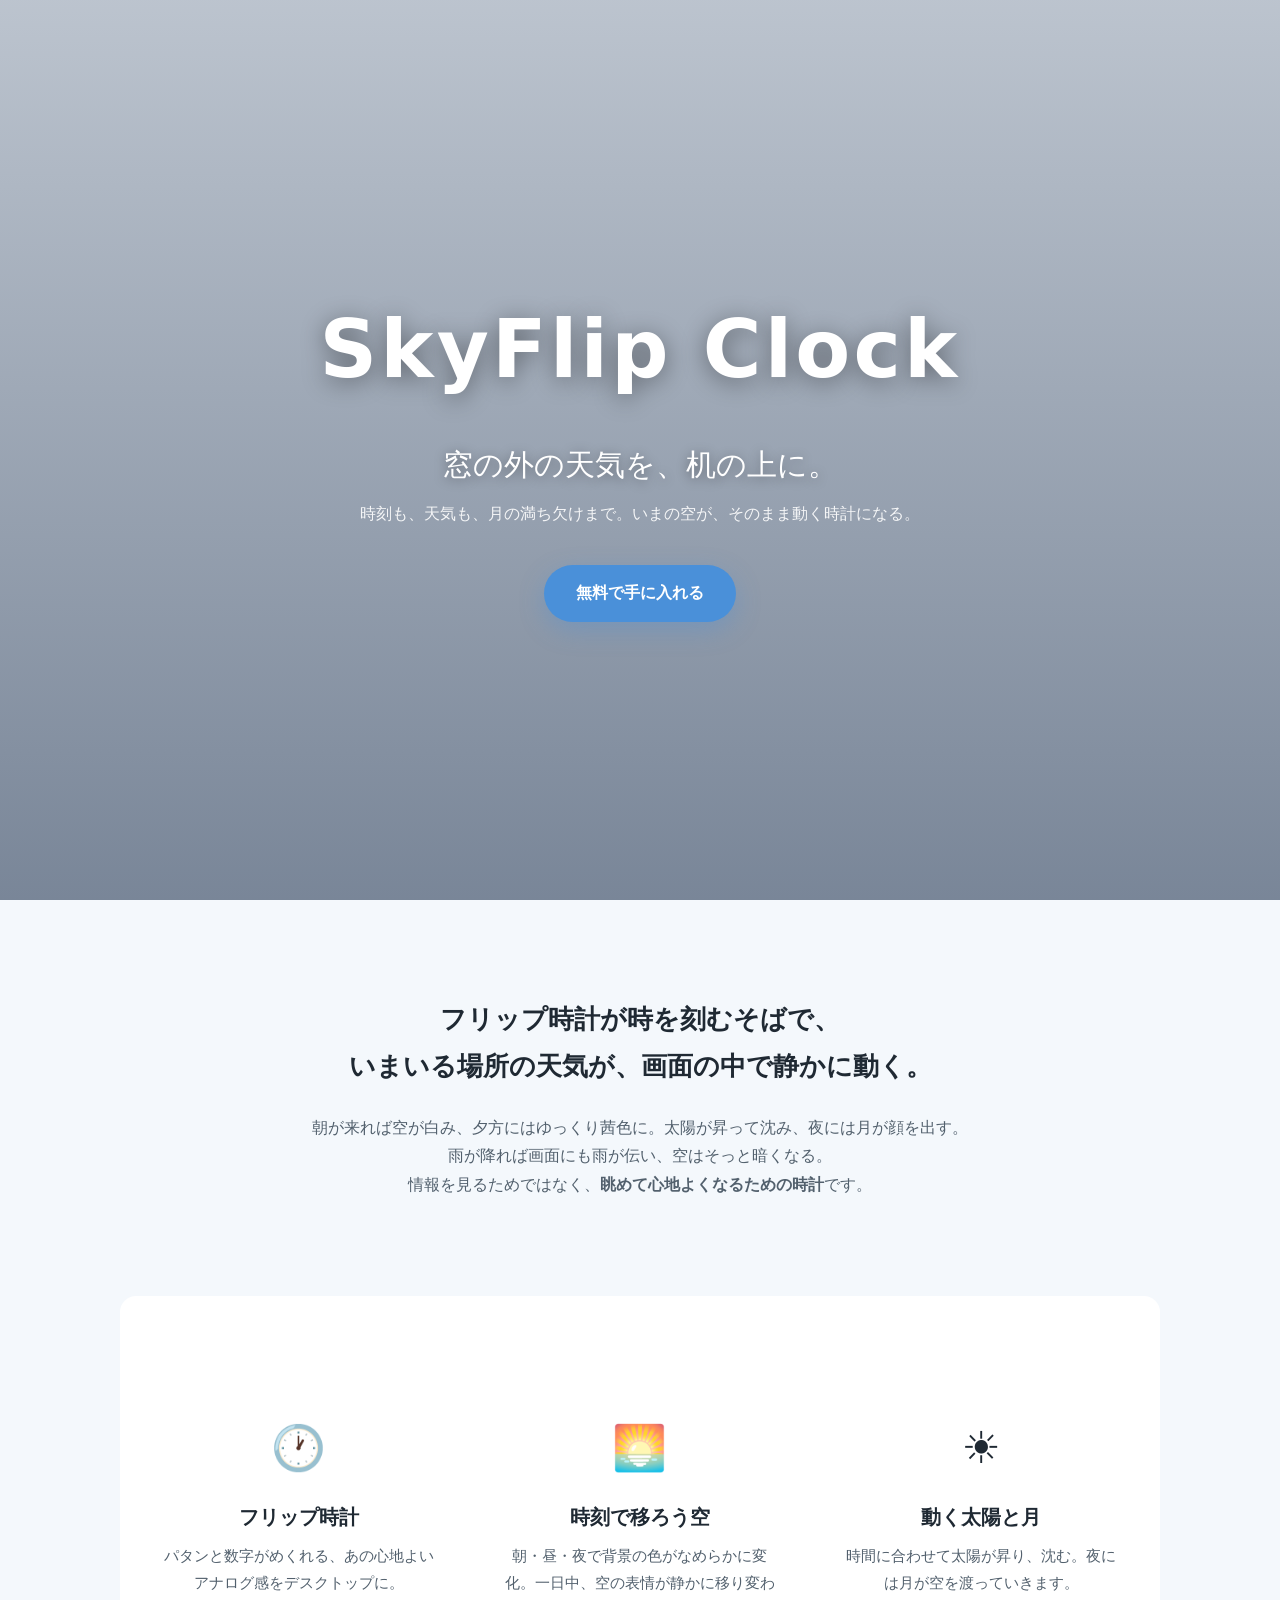
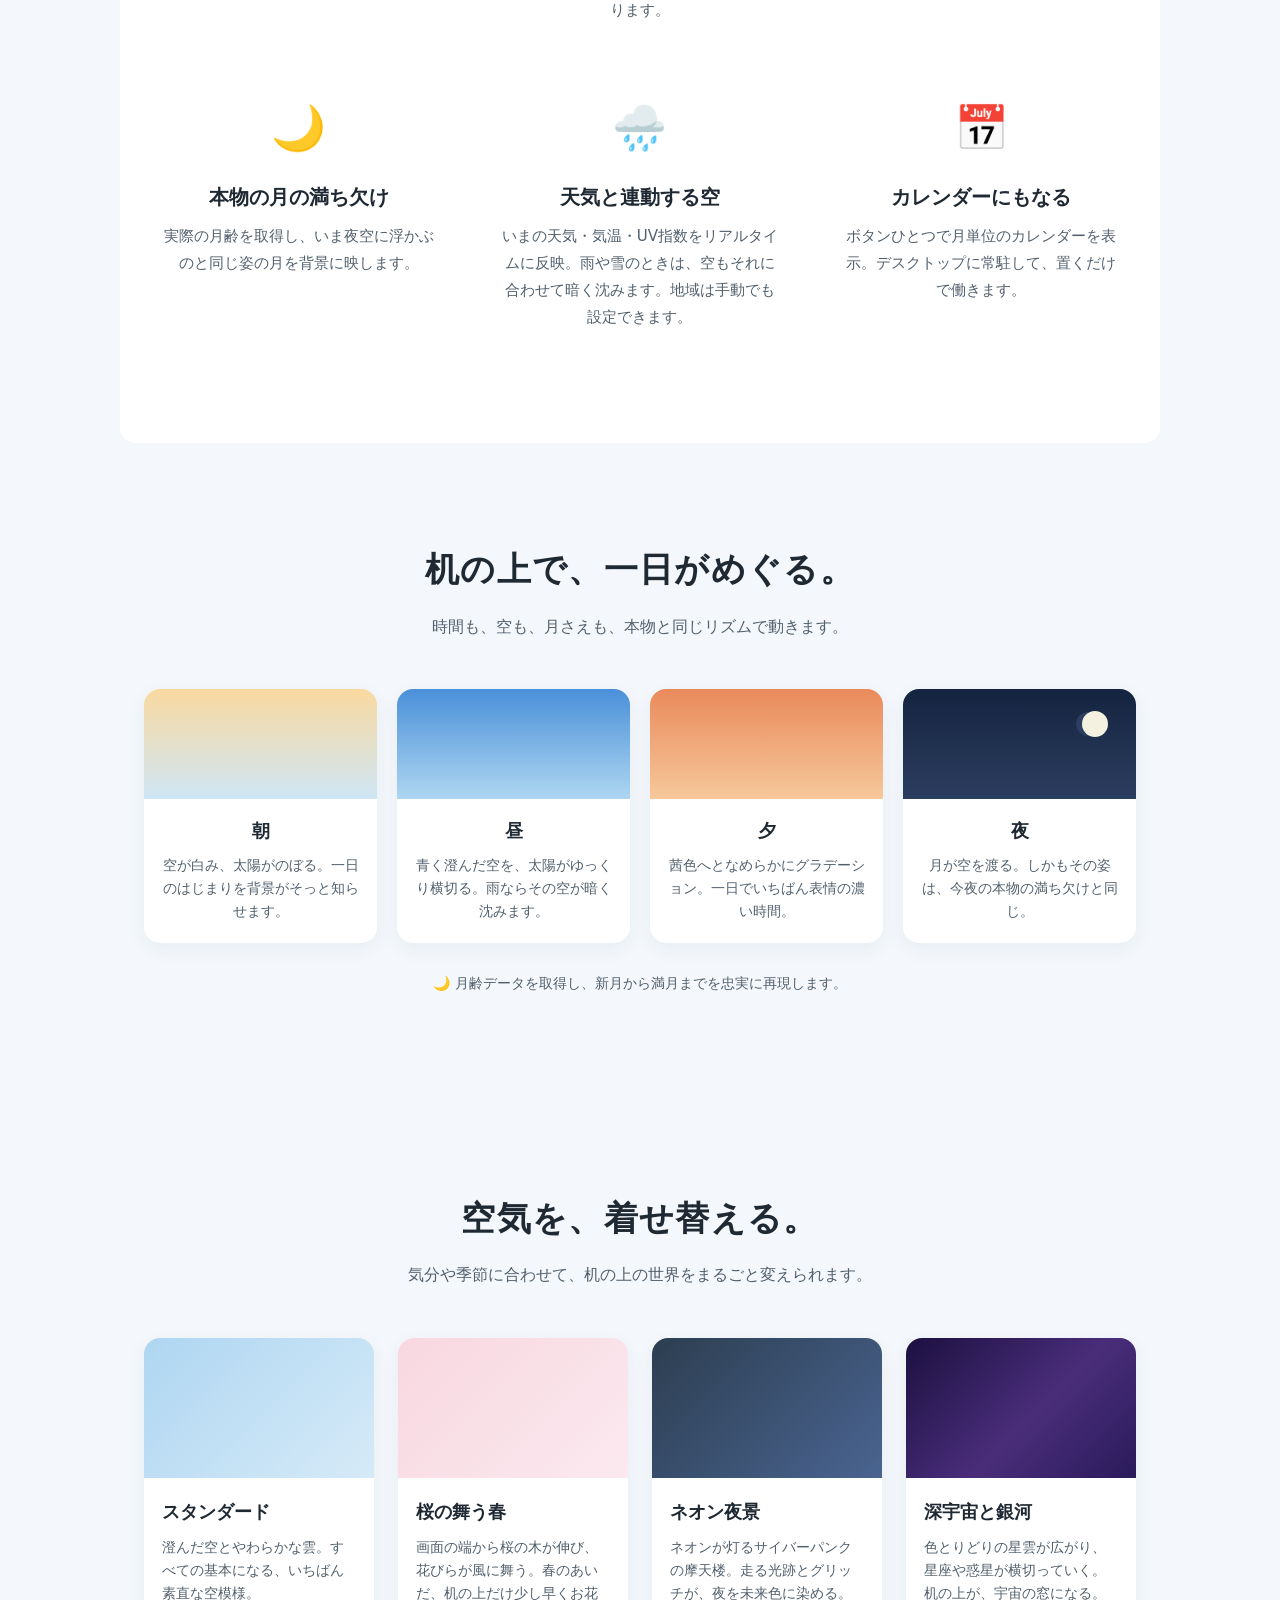
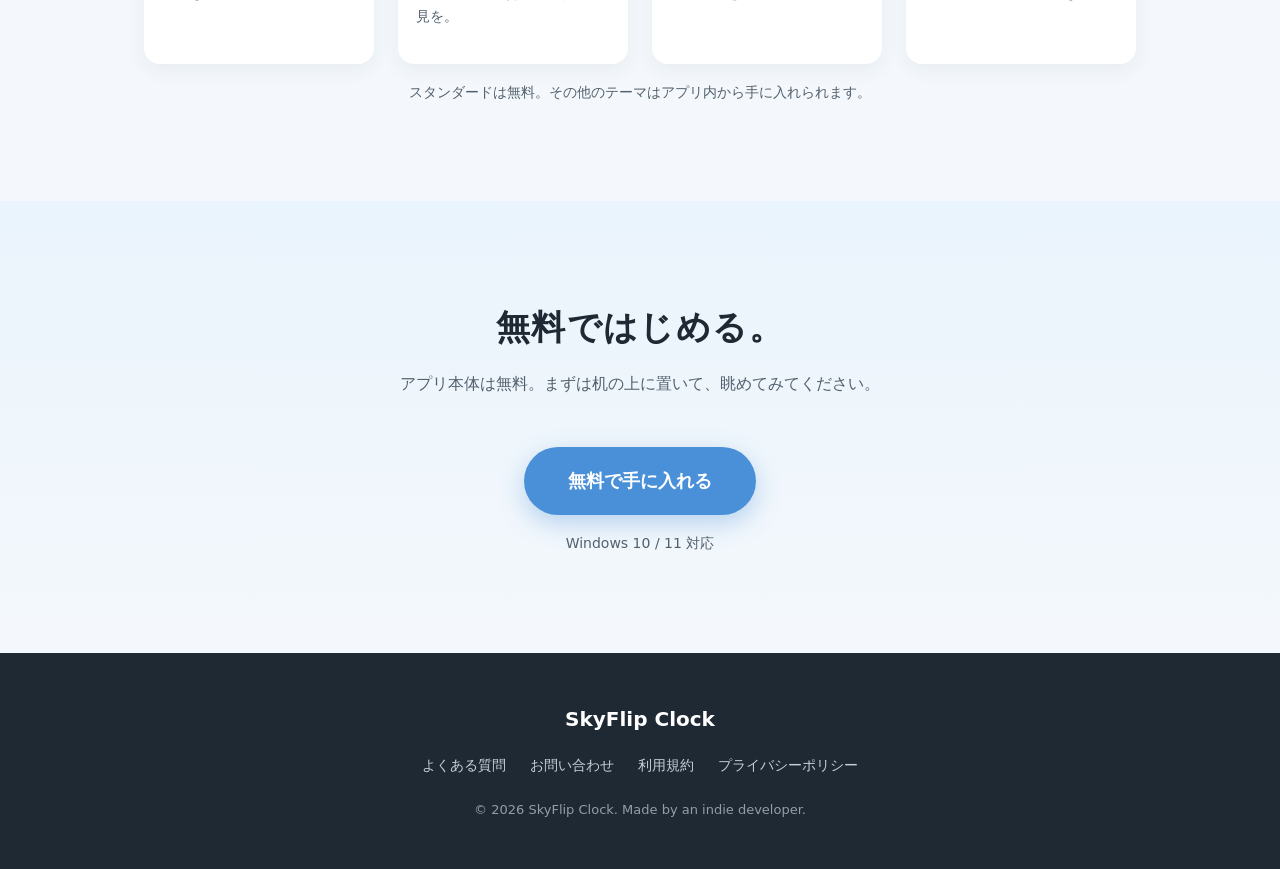
==== commit efc06aa6: "@ Rename to SkyFlip Clock; de-emphasize pricing on site - アプリ名をサイト/Store/告知文で「SkyFlip Clock」に統一（実装のp" ====
--- a/index.html
+++ b/index.html
@@ -49,7 +49,7 @@
       <h1 class="hero__title">SkyFlip Clock</h1>
       <p class="hero__copy">窓の外の天気を、机の上に。</p>
       <p class="hero__sub">時刻も、天気も、月の満ち欠けまで。いまの空が、そのまま動く時計になる。</p>
-      <a class="btn btn--primary" href="#download">Microsoft Store で入手</a>
+      <a class="btn btn--primary" href="#download">無料で手に入れる</a>
     </div>
   </header>
 
@@ -91,7 +91,7 @@
     <div class="feature">
       <div class="feature__icon">🌧️</div>
       <h3 class="feature__title">天気と連動する空</h3>
-      <p class="feature__text">いまの天気をリアルタイムに反映。雨や雪のときは、空もそれに合わせて暗く沈みます。地域は手動でも設定できます。</p>
+      <p class="feature__text">いまの天気・気温・UV指数をリアルタイムに反映。雨や雪のときは、空もそれに合わせて暗く沈みます。地域は手動でも設定できます。</p>
     </div>
     <div class="feature">
       <div class="feature__icon">📅</div>
@@ -108,12 +108,12 @@
       <div class="story-step">
         <div class="story-step__sky story-step__sky--morning"></div>
         <h3 class="story-step__time">朝</h3>
-        <p class="story-step__text">あたたかなオレンジに空が染まり、太陽がのぼる。一日のはじまりを背景がそっと知らせます。</p>
+        <p class="story-step__text">空が白み、太陽がのぼる。一日のはじまりを背景がそっと知らせます。</p>
       </div>
       <div class="story-step">
         <div class="story-step__sky story-step__sky--noon"></div>
         <h3 class="story-step__time">昼</h3>
-        <p class="story-step__text">黄金色に輝く空を、太陽がゆっくり横切る。雨ならその空が暗く沈みます。</p>
+        <p class="story-step__text">青く澄んだ空を、太陽がゆっくり横切る。雨ならその空が暗く沈みます。</p>
       </div>
       <div class="story-step">
         <div class="story-step__sky story-step__sky--evening"></div>
@@ -123,7 +123,7 @@
       <div class="story-step">
         <div class="story-step__sky story-step__sky--night"></div>
         <h3 class="story-step__time">夜</h3>
-        <p class="story-step__text">空は深い青に沈み、月が渡っていく。しかもその姿は、今夜の本物の満ち欠けと同じ。</p>
+        <p class="story-step__text">月が空を渡る。しかもその姿は、今夜の本物の満ち欠けと同じ。</p>
       </div>
     </div>
     <p class="story-note">🌙 月齢データを取得し、新月から満月までを忠実に再現します。</p>
@@ -132,54 +132,46 @@
   <!-- ④ テーマ紹介（課金導線） -->
   <section class="themes" id="themes">
     <h2 class="section__title">空気を、着せ替える。</h2>
-    <p class="section__sub">気分や季節に合わせて、SkyFlip の世界をテーマで彩れます。</p>
+    <p class="section__sub">気分や季節に合わせて、机の上の世界をまるごと変えられます。</p>
     <div class="theme-grid">
       <div class="theme-card">
         <div class="theme-card__thumb theme-card__thumb--default"></div>
         <div class="theme-card__body">
           <h3 class="theme-card__name">スタンダード</h3>
           <p class="theme-card__desc">澄んだ空とやわらかな雲。すべての基本になる、いちばん素直な空模様。</p>
-          <p class="theme-card__price theme-card__price--free">無料</p>
         </div>
       </div>
       <div class="theme-card">
         <div class="theme-card__thumb theme-card__thumb--sakura"></div>
         <div class="theme-card__body">
           <h3 class="theme-card__name">桜の舞う春</h3>
-          <p class="theme-card__desc">画面の隅から伸びる桜の木が風に揺れ、花びらがはらはらと舞う。机の上だけ、ひと足早いお花見を。</p>
-          <p class="theme-card__price">¥320</p>
+          <p class="theme-card__desc">画面の端から桜の木が伸び、花びらが風に舞う。春のあいだ、机の上だけ少し早くお花見を。</p>
         </div>
       </div>
       <div class="theme-card">
         <div class="theme-card__thumb theme-card__thumb--night"></div>
         <div class="theme-card__body">
           <h3 class="theme-card__name">ネオン夜景</h3>
-          <p class="theme-card__desc">ビルの灯り、走るネオン、足元を流れるワイヤーフレーム。サイバーパンクな夜の街が机の上に広がる。</p>
-          <p class="theme-card__price">¥320</p>
+          <p class="theme-card__desc">ネオンが灯るサイバーパンクの摩天楼。走る光跡とグリッチが、夜を未来色に染める。</p>
         </div>
       </div>
       <div class="theme-card">
         <div class="theme-card__thumb theme-card__thumb--galaxy"></div>
         <div class="theme-card__body">
           <h3 class="theme-card__name">深宇宙と銀河</h3>
-          <p class="theme-card__desc">色とりどりの星雲がたなびき、星座や惑星がゆっくり横切る。机の上が、宇宙をのぞく窓になる。</p>
-          <p class="theme-card__price">¥320</p>
+          <p class="theme-card__desc">色とりどりの星雲が広がり、星座や惑星が横切っていく。机の上が、宇宙の窓になる。</p>
         </div>
       </div>
     </div>
-    <div class="theme-bundle">
-      <p class="theme-bundle__lead">ぜんぶ揃えるなら、まとめてお得に。</p>
-      <p class="theme-bundle__price">オールテーマパック <strong>¥980</strong> <span class="theme-bundle__save">（個別購入より約¥300お得）</span></p>
-      <p class="theme-note">※ テーマは今後も追加予定。パック購入後の新テーマも対象です。</p>
-    </div>
+    <p class="theme-note">スタンダードは無料。その他のテーマはアプリ内から手に入れられます。</p>
   </section>
 
   <!-- ⑤ ダウンロード -->
   <section class="download" id="download">
     <h2 class="section__title">無料ではじめる。</h2>
-    <p class="section__sub">アプリ本体は無料。気に入ったらテーマで彩りを足してください。</p>
-    <a class="btn btn--primary btn--lg" href="#" aria-label="Microsoft Store で入手">
-      Microsoft Store で入手
+    <p class="section__sub">アプリ本体は無料。まずは机の上に置いて、眺めてみてください。</p>
+    <a class="btn btn--primary btn--lg" href="#" aria-label="SkyFlip Clock を無料で手に入れる">
+      無料で手に入れる
     </a>
     <p class="download__note">Windows 10 / 11 対応</p>
   </section>
--- a/style.css
+++ b/style.css
@@ -88,9 +88,9 @@
   padding: 0 24px;
 }
 .hero__title {
-  font-size: clamp(48px, 9vw, 96px);
+  font-size: clamp(40px, 8vw, 80px);
   font-weight: 700;
-  letter-spacing: 0.06em;
+  letter-spacing: 0.04em;
   text-shadow: 0 4px 24px rgba(0,0,0,.4);
 }
 .hero__copy {
@@ -154,48 +154,20 @@
   height: 110px;
   position: relative;
 }
-/* 朝昼夕夜の空色。実機の配色に合わせる（昼＝オレンジ／夜＝青の対比が SkyFlip の特徴） */
-.story-step__sky--morning { background: linear-gradient(180deg, #d98a3c, #f0b46e); } /* 朝＝オレンジ */
-.story-step__sky--noon    { background: linear-gradient(180deg, #cd8237, #e0a85a); } /* 昼＝黄金オレンジ */
-.story-step__sky--evening { background: linear-gradient(180deg, #5c2832, #b85a3a); } /* 夕＝赤・ピンク→橙 */
-.story-step__sky--night   { background: linear-gradient(180deg, #061030, #1a2a5a); } /* 夜＝深い青 */
-/* 昼：太陽（光芒＋グロー＋本体）。アプリの drawCelestial を再現 */
-.story-step__sky--noon::before {
-  content: "";
-  position: absolute;
-  top: 14px; left: 50%;
-  width: 64px; height: 64px;
-  transform: translateX(-50%);
-  /* 放射する光芒（円錐グラデの繰り返し） */
-  background:
-    repeating-conic-gradient(from 0deg,
-      rgba(255,225,150,.55) 0deg 4deg,
-      transparent 4deg 30deg);
-  -webkit-mask: radial-gradient(circle, #000 8px, transparent 26px);
-          mask: radial-gradient(circle, #000 8px, transparent 26px);
-}
-.story-step__sky--noon::after {
-  content: "";
-  position: absolute;
-  top: 24px; left: 50%;
-  width: 26px; height: 26px;
-  transform: translateX(-50%);
-  border-radius: 50%;
-  /* 本体：中心が白く、ふちがオレンジ＋グロー */
-  background: radial-gradient(circle, #fffdf2 30%, #ffe39a 70%, #ffc869 100%);
-  box-shadow: 0 0 18px 8px rgba(255, 214, 120, .65);
-}
-/* 夜：月（満ち欠け＋やわらかいグロー）。アプリの月を再現 */
+/* 朝昼夕夜の空色。実機のリニア変化を象徴 */
+.story-step__sky--morning { background: linear-gradient(180deg, #f9d9a0, #cfe6f5); }
+.story-step__sky--noon    { background: linear-gradient(180deg, #4a90d9, #aed6f1); }
+.story-step__sky--evening { background: linear-gradient(180deg, #e98a5b, #f6c89a); }
+.story-step__sky--night   { background: linear-gradient(180deg, #14233f, #2c3e60); }
+/* 夜だけ月を浮かべる */
 .story-step__sky--night::after {
   content: "";
   position: absolute;
-  top: 20px; right: 26px;
-  width: 28px; height: 28px;
+  top: 22px; right: 28px;
+  width: 26px; height: 26px;
   border-radius: 50%;
-  background: #eef0ff;
-  box-shadow:
-    -8px 0 0 -1px #0c1c4e,            /* 右が光る上弦風の満ち欠け */
-    0 0 16px 5px rgba(220, 230, 255, .4); /* ソフトなグロー */
+  background: #f4f1e0;
+  box-shadow: -7px 0 0 -1px #2c3e60;  /* 三日月風 */
 }
 .story-step__time { margin: 16px 0 6px; font-size: 18px; }
 .story-step__text { color: var(--ink-soft); font-size: 13.5px; padding: 0 16px; line-height: 1.7; }
@@ -223,29 +195,11 @@
   background-size: cover;
   background-position: center;
 }
-/* 画像ができるまでの仮グラデーション。あとで background-image に差し替え（アプリの実テーマに寄せた色味） */
+/* 画像ができるまでの仮グラデーション。あとで background-image に差し替え */
 .theme-card__thumb--default { background: linear-gradient(135deg, #aed6f1, #d6eaf8); }
-.theme-card__thumb--sakura  {
-  background:
-    radial-gradient(circle at 15% 90%, rgba(120,80,90,.5) 0 8%, transparent 9%),
-    linear-gradient(135deg, #f8d0dd, #fbe9ef);
-}
-/* ネオン夜景：サイバーパンク（シアン×マゼンタ＋足元のグリッド） */
-.theme-card__thumb--night {
-  background:
-    repeating-linear-gradient(0deg, rgba(0,230,255,.10) 0 1px, transparent 1px 7px),
-    radial-gradient(circle at 30% 100%, rgba(255,40,150,.55), transparent 55%),
-    radial-gradient(circle at 75% 90%, rgba(0,220,255,.40), transparent 55%),
-    linear-gradient(135deg, #140a2e, #3a1060 60%, #1a0a3a);
-}
-/* 深宇宙と銀河：カラフルな星雲＋惑星の気配 */
-.theme-card__thumb--galaxy  {
-  background:
-    radial-gradient(circle at 80% 30%, rgba(217,139,90,.85) 0 6%, transparent 7%),
-    radial-gradient(circle at 25% 35%, rgba(40,200,200,.30), transparent 45%),
-    radial-gradient(circle at 60% 70%, rgba(230,80,160,.30), transparent 50%),
-    linear-gradient(135deg, #1b1040, #4a2d7a 55%, #2a1b5a);
-}
+.theme-card__thumb--sakura  { background: linear-gradient(135deg, #f8d7e0, #fbe9ef); }
+.theme-card__thumb--night   { background: linear-gradient(135deg, #2c3e50, #4a6491); }
+.theme-card__thumb--galaxy  { background: linear-gradient(135deg, #1b1040, #4a2d7a 55%, #2a1b5a); }
 .theme-card__body { padding: 18px 18px 4px; text-align: left; }
 .theme-card__name { margin: 0 0 8px; font-size: 18px; }
 .theme-card__desc {
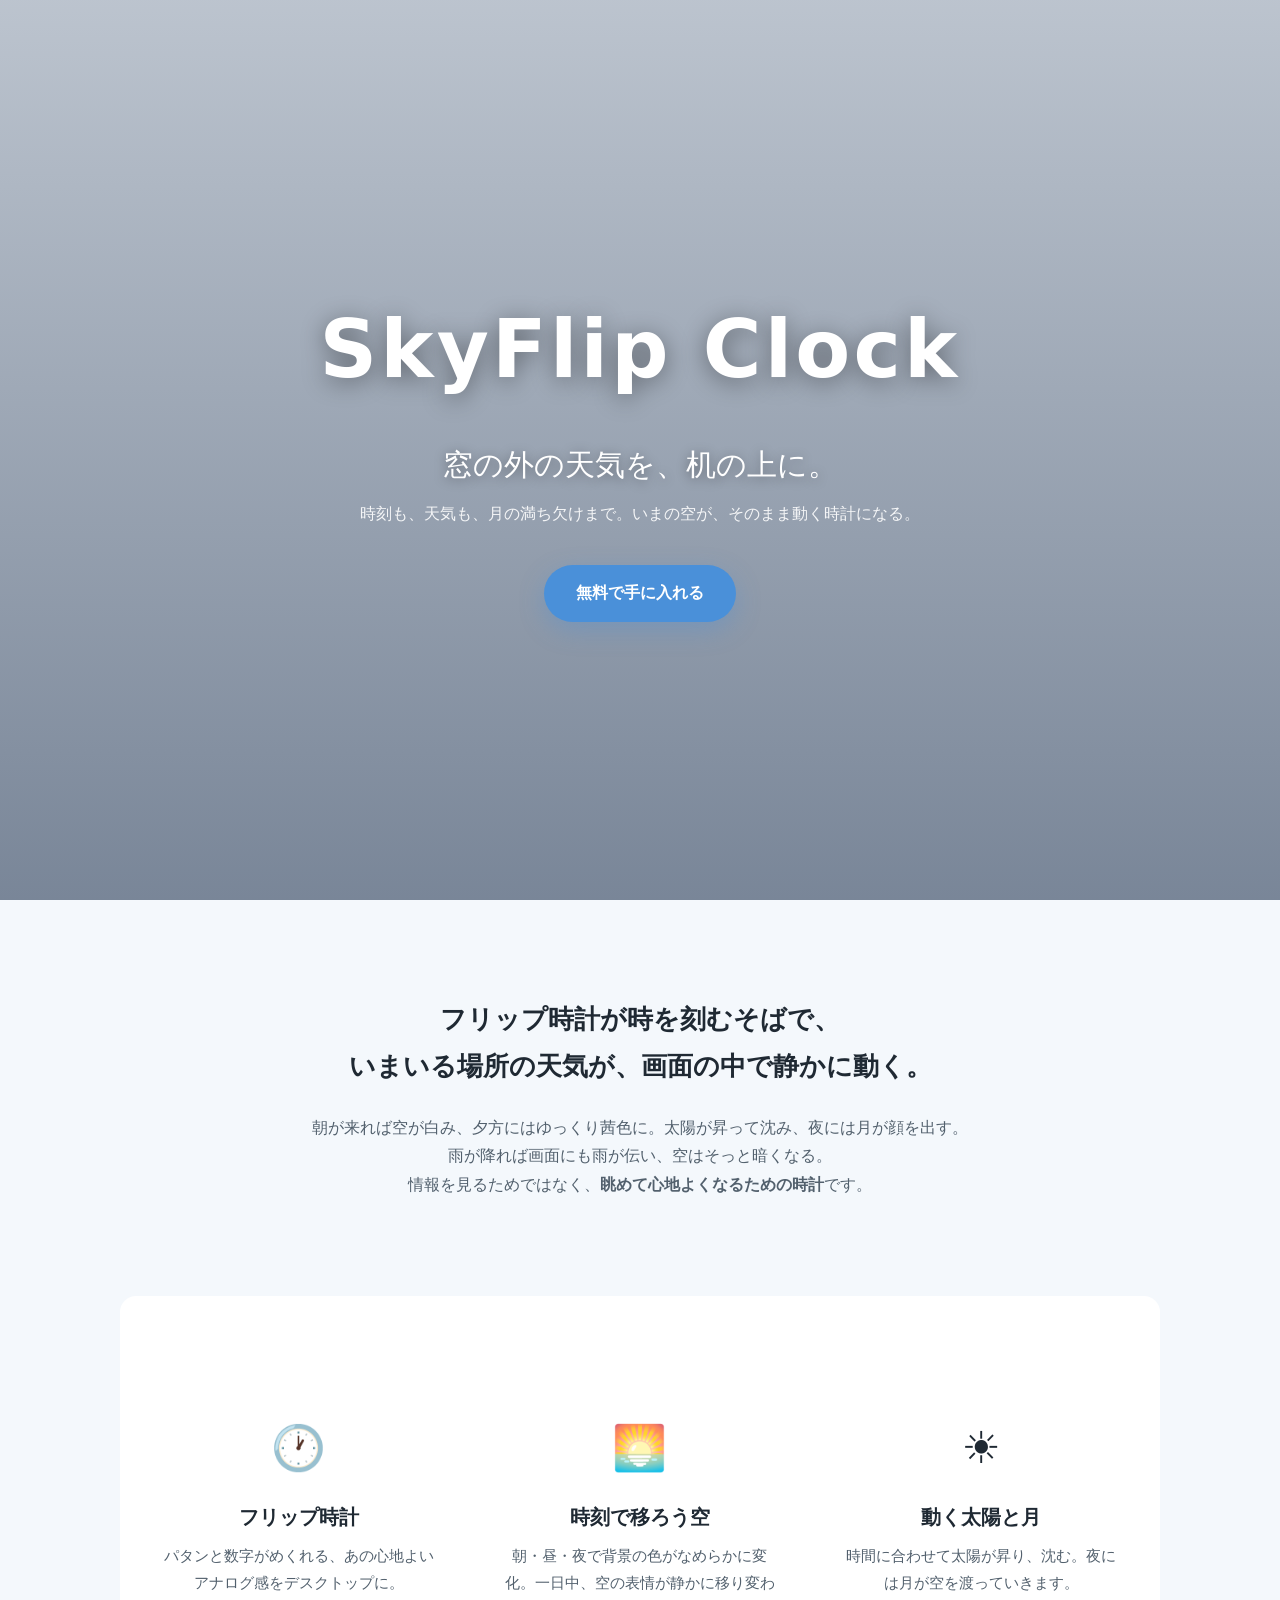
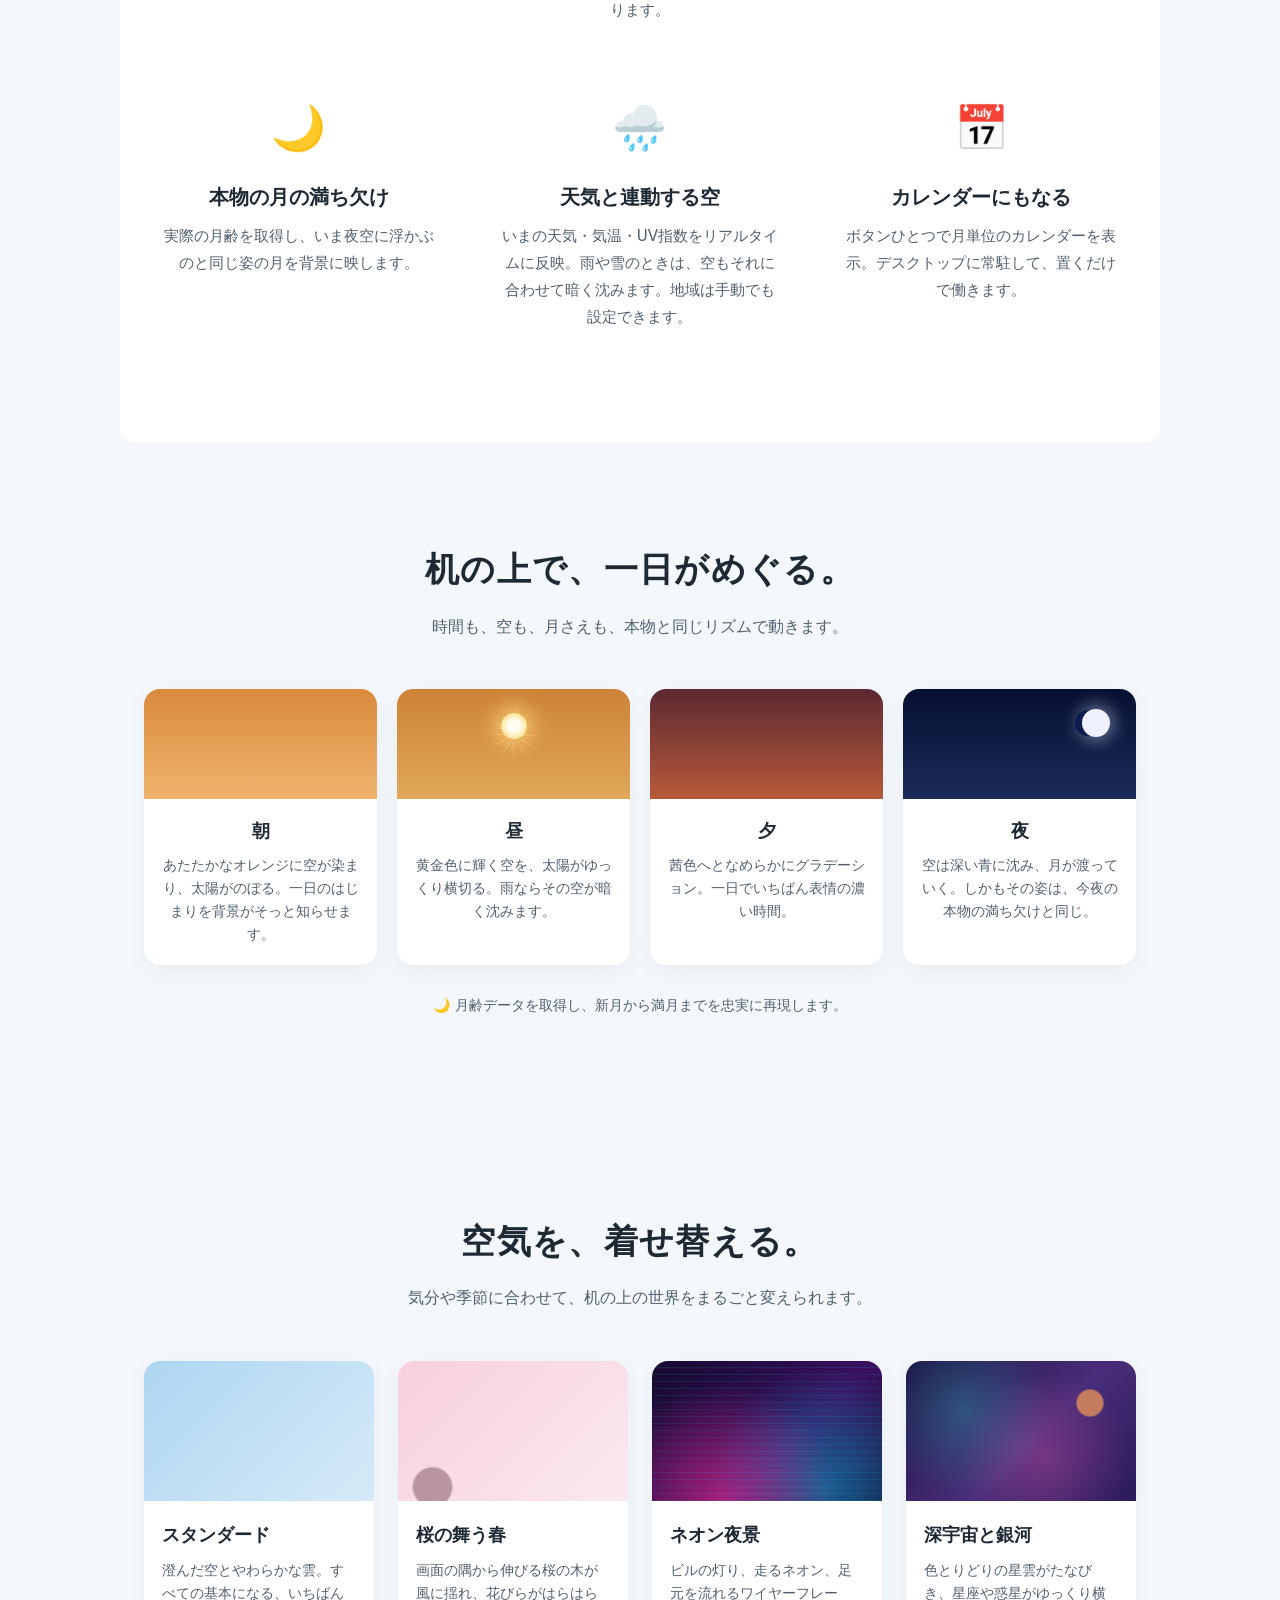
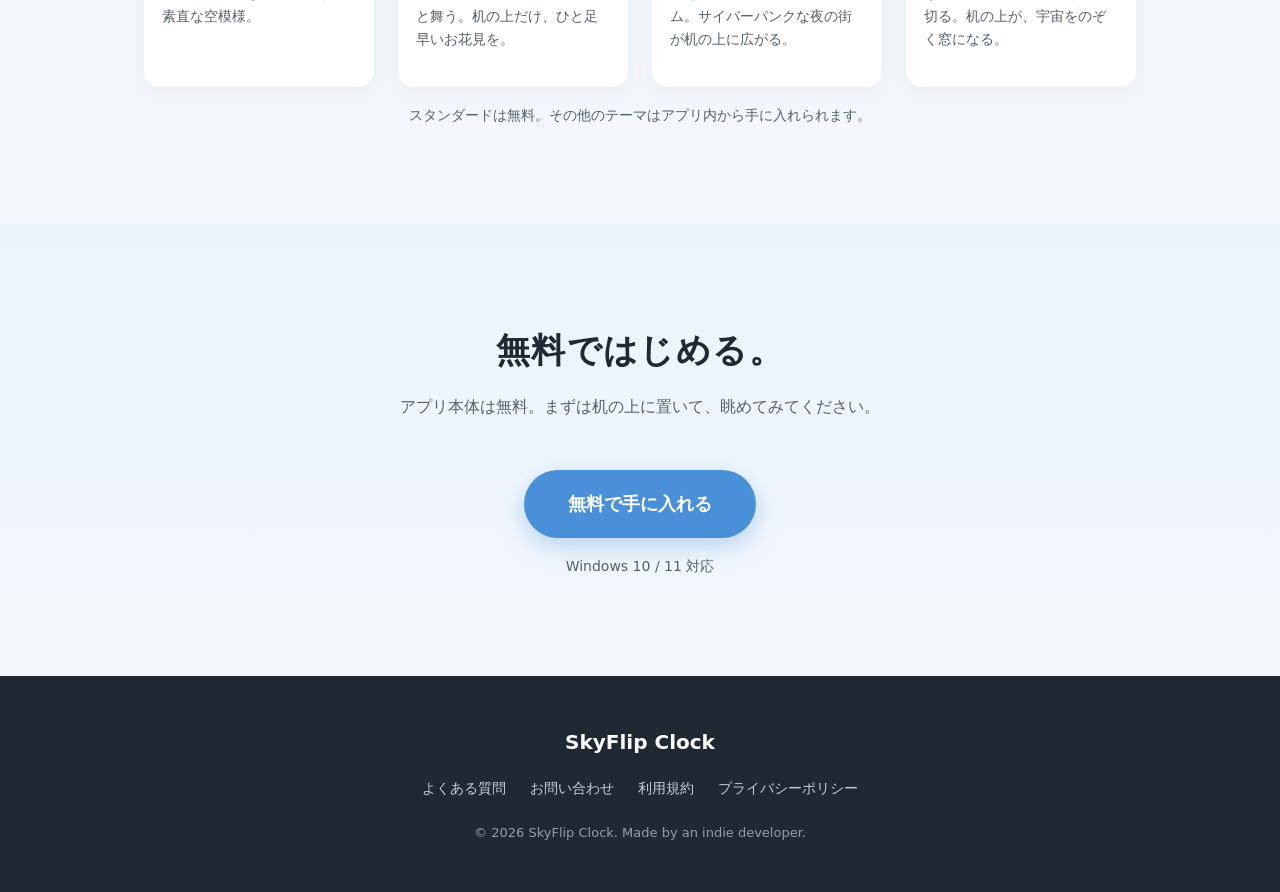
==== commit 83d74c3e: "Merge remote-tracking branch 'origin/main' # Conflicts: #	CLAUDE.md #	STORE_LISTING.md #	index.html" ====
--- a/index.html
+++ b/index.html
@@ -108,12 +108,12 @@
       <div class="story-step">
         <div class="story-step__sky story-step__sky--morning"></div>
         <h3 class="story-step__time">朝</h3>
-        <p class="story-step__text">空が白み、太陽がのぼる。一日のはじまりを背景がそっと知らせます。</p>
+        <p class="story-step__text">あたたかなオレンジに空が染まり、太陽がのぼる。一日のはじまりを背景がそっと知らせます。</p>
       </div>
       <div class="story-step">
         <div class="story-step__sky story-step__sky--noon"></div>
         <h3 class="story-step__time">昼</h3>
-        <p class="story-step__text">青く澄んだ空を、太陽がゆっくり横切る。雨ならその空が暗く沈みます。</p>
+        <p class="story-step__text">黄金色に輝く空を、太陽がゆっくり横切る。雨ならその空が暗く沈みます。</p>
       </div>
       <div class="story-step">
         <div class="story-step__sky story-step__sky--evening"></div>
@@ -123,7 +123,7 @@
       <div class="story-step">
         <div class="story-step__sky story-step__sky--night"></div>
         <h3 class="story-step__time">夜</h3>
-        <p class="story-step__text">月が空を渡る。しかもその姿は、今夜の本物の満ち欠けと同じ。</p>
+        <p class="story-step__text">空は深い青に沈み、月が渡っていく。しかもその姿は、今夜の本物の満ち欠けと同じ。</p>
       </div>
     </div>
     <p class="story-note">🌙 月齢データを取得し、新月から満月までを忠実に再現します。</p>
@@ -145,21 +145,21 @@
         <div class="theme-card__thumb theme-card__thumb--sakura"></div>
         <div class="theme-card__body">
           <h3 class="theme-card__name">桜の舞う春</h3>
-          <p class="theme-card__desc">画面の端から桜の木が伸び、花びらが風に舞う。春のあいだ、机の上だけ少し早くお花見を。</p>
+          <p class="theme-card__desc">画面の隅から伸びる桜の木が風に揺れ、花びらがはらはらと舞う。机の上だけ、ひと足早いお花見を。</p>
         </div>
       </div>
       <div class="theme-card">
         <div class="theme-card__thumb theme-card__thumb--night"></div>
         <div class="theme-card__body">
           <h3 class="theme-card__name">ネオン夜景</h3>
-          <p class="theme-card__desc">ネオンが灯るサイバーパンクの摩天楼。走る光跡とグリッチが、夜を未来色に染める。</p>
+          <p class="theme-card__desc">ビルの灯り、走るネオン、足元を流れるワイヤーフレーム。サイバーパンクな夜の街が机の上に広がる。</p>
         </div>
       </div>
       <div class="theme-card">
         <div class="theme-card__thumb theme-card__thumb--galaxy"></div>
         <div class="theme-card__body">
           <h3 class="theme-card__name">深宇宙と銀河</h3>
-          <p class="theme-card__desc">色とりどりの星雲が広がり、星座や惑星が横切っていく。机の上が、宇宙の窓になる。</p>
+          <p class="theme-card__desc">色とりどりの星雲がたなびき、星座や惑星がゆっくり横切る。机の上が、宇宙をのぞく窓になる。</p>
         </div>
       </div>
     </div>
--- a/style.css
+++ b/style.css
@@ -154,20 +154,48 @@
   height: 110px;
   position: relative;
 }
-/* 朝昼夕夜の空色。実機のリニア変化を象徴 */
-.story-step__sky--morning { background: linear-gradient(180deg, #f9d9a0, #cfe6f5); }
-.story-step__sky--noon    { background: linear-gradient(180deg, #4a90d9, #aed6f1); }
-.story-step__sky--evening { background: linear-gradient(180deg, #e98a5b, #f6c89a); }
-.story-step__sky--night   { background: linear-gradient(180deg, #14233f, #2c3e60); }
-/* 夜だけ月を浮かべる */
+/* 朝昼夕夜の空色。実機の配色に合わせる（昼＝オレンジ／夜＝青の対比が SkyFlip の特徴） */
+.story-step__sky--morning { background: linear-gradient(180deg, #d98a3c, #f0b46e); } /* 朝＝オレンジ */
+.story-step__sky--noon    { background: linear-gradient(180deg, #cd8237, #e0a85a); } /* 昼＝黄金オレンジ */
+.story-step__sky--evening { background: linear-gradient(180deg, #5c2832, #b85a3a); } /* 夕＝赤・ピンク→橙 */
+.story-step__sky--night   { background: linear-gradient(180deg, #061030, #1a2a5a); } /* 夜＝深い青 */
+/* 昼：太陽（光芒＋グロー＋本体）。アプリの drawCelestial を再現 */
+.story-step__sky--noon::before {
+  content: "";
+  position: absolute;
+  top: 14px; left: 50%;
+  width: 64px; height: 64px;
+  transform: translateX(-50%);
+  /* 放射する光芒（円錐グラデの繰り返し） */
+  background:
+    repeating-conic-gradient(from 0deg,
+      rgba(255,225,150,.55) 0deg 4deg,
+      transparent 4deg 30deg);
+  -webkit-mask: radial-gradient(circle, #000 8px, transparent 26px);
+          mask: radial-gradient(circle, #000 8px, transparent 26px);
+}
+.story-step__sky--noon::after {
+  content: "";
+  position: absolute;
+  top: 24px; left: 50%;
+  width: 26px; height: 26px;
+  transform: translateX(-50%);
+  border-radius: 50%;
+  /* 本体：中心が白く、ふちがオレンジ＋グロー */
+  background: radial-gradient(circle, #fffdf2 30%, #ffe39a 70%, #ffc869 100%);
+  box-shadow: 0 0 18px 8px rgba(255, 214, 120, .65);
+}
+/* 夜：月（満ち欠け＋やわらかいグロー）。アプリの月を再現 */
 .story-step__sky--night::after {
   content: "";
   position: absolute;
-  top: 22px; right: 28px;
-  width: 26px; height: 26px;
+  top: 20px; right: 26px;
+  width: 28px; height: 28px;
   border-radius: 50%;
-  background: #f4f1e0;
-  box-shadow: -7px 0 0 -1px #2c3e60;  /* 三日月風 */
+  background: #eef0ff;
+  box-shadow:
+    -8px 0 0 -1px #0c1c4e,            /* 右が光る上弦風の満ち欠け */
+    0 0 16px 5px rgba(220, 230, 255, .4); /* ソフトなグロー */
 }
 .story-step__time { margin: 16px 0 6px; font-size: 18px; }
 .story-step__text { color: var(--ink-soft); font-size: 13.5px; padding: 0 16px; line-height: 1.7; }
@@ -195,11 +223,29 @@
   background-size: cover;
   background-position: center;
 }
-/* 画像ができるまでの仮グラデーション。あとで background-image に差し替え */
+/* 画像ができるまでの仮グラデーション。あとで background-image に差し替え（アプリの実テーマに寄せた色味） */
 .theme-card__thumb--default { background: linear-gradient(135deg, #aed6f1, #d6eaf8); }
-.theme-card__thumb--sakura  { background: linear-gradient(135deg, #f8d7e0, #fbe9ef); }
-.theme-card__thumb--night   { background: linear-gradient(135deg, #2c3e50, #4a6491); }
-.theme-card__thumb--galaxy  { background: linear-gradient(135deg, #1b1040, #4a2d7a 55%, #2a1b5a); }
+.theme-card__thumb--sakura  {
+  background:
+    radial-gradient(circle at 15% 90%, rgba(120,80,90,.5) 0 8%, transparent 9%),
+    linear-gradient(135deg, #f8d0dd, #fbe9ef);
+}
+/* ネオン夜景：サイバーパンク（シアン×マゼンタ＋足元のグリッド） */
+.theme-card__thumb--night {
+  background:
+    repeating-linear-gradient(0deg, rgba(0,230,255,.10) 0 1px, transparent 1px 7px),
+    radial-gradient(circle at 30% 100%, rgba(255,40,150,.55), transparent 55%),
+    radial-gradient(circle at 75% 90%, rgba(0,220,255,.40), transparent 55%),
+    linear-gradient(135deg, #140a2e, #3a1060 60%, #1a0a3a);
+}
+/* 深宇宙と銀河：カラフルな星雲＋惑星の気配 */
+.theme-card__thumb--galaxy  {
+  background:
+    radial-gradient(circle at 80% 30%, rgba(217,139,90,.85) 0 6%, transparent 7%),
+    radial-gradient(circle at 25% 35%, rgba(40,200,200,.30), transparent 45%),
+    radial-gradient(circle at 60% 70%, rgba(230,80,160,.30), transparent 50%),
+    linear-gradient(135deg, #1b1040, #4a2d7a 55%, #2a1b5a);
+}
 .theme-card__body { padding: 18px 18px 4px; text-align: left; }
 .theme-card__name { margin: 0 0 8px; font-size: 18px; }
 .theme-card__desc {
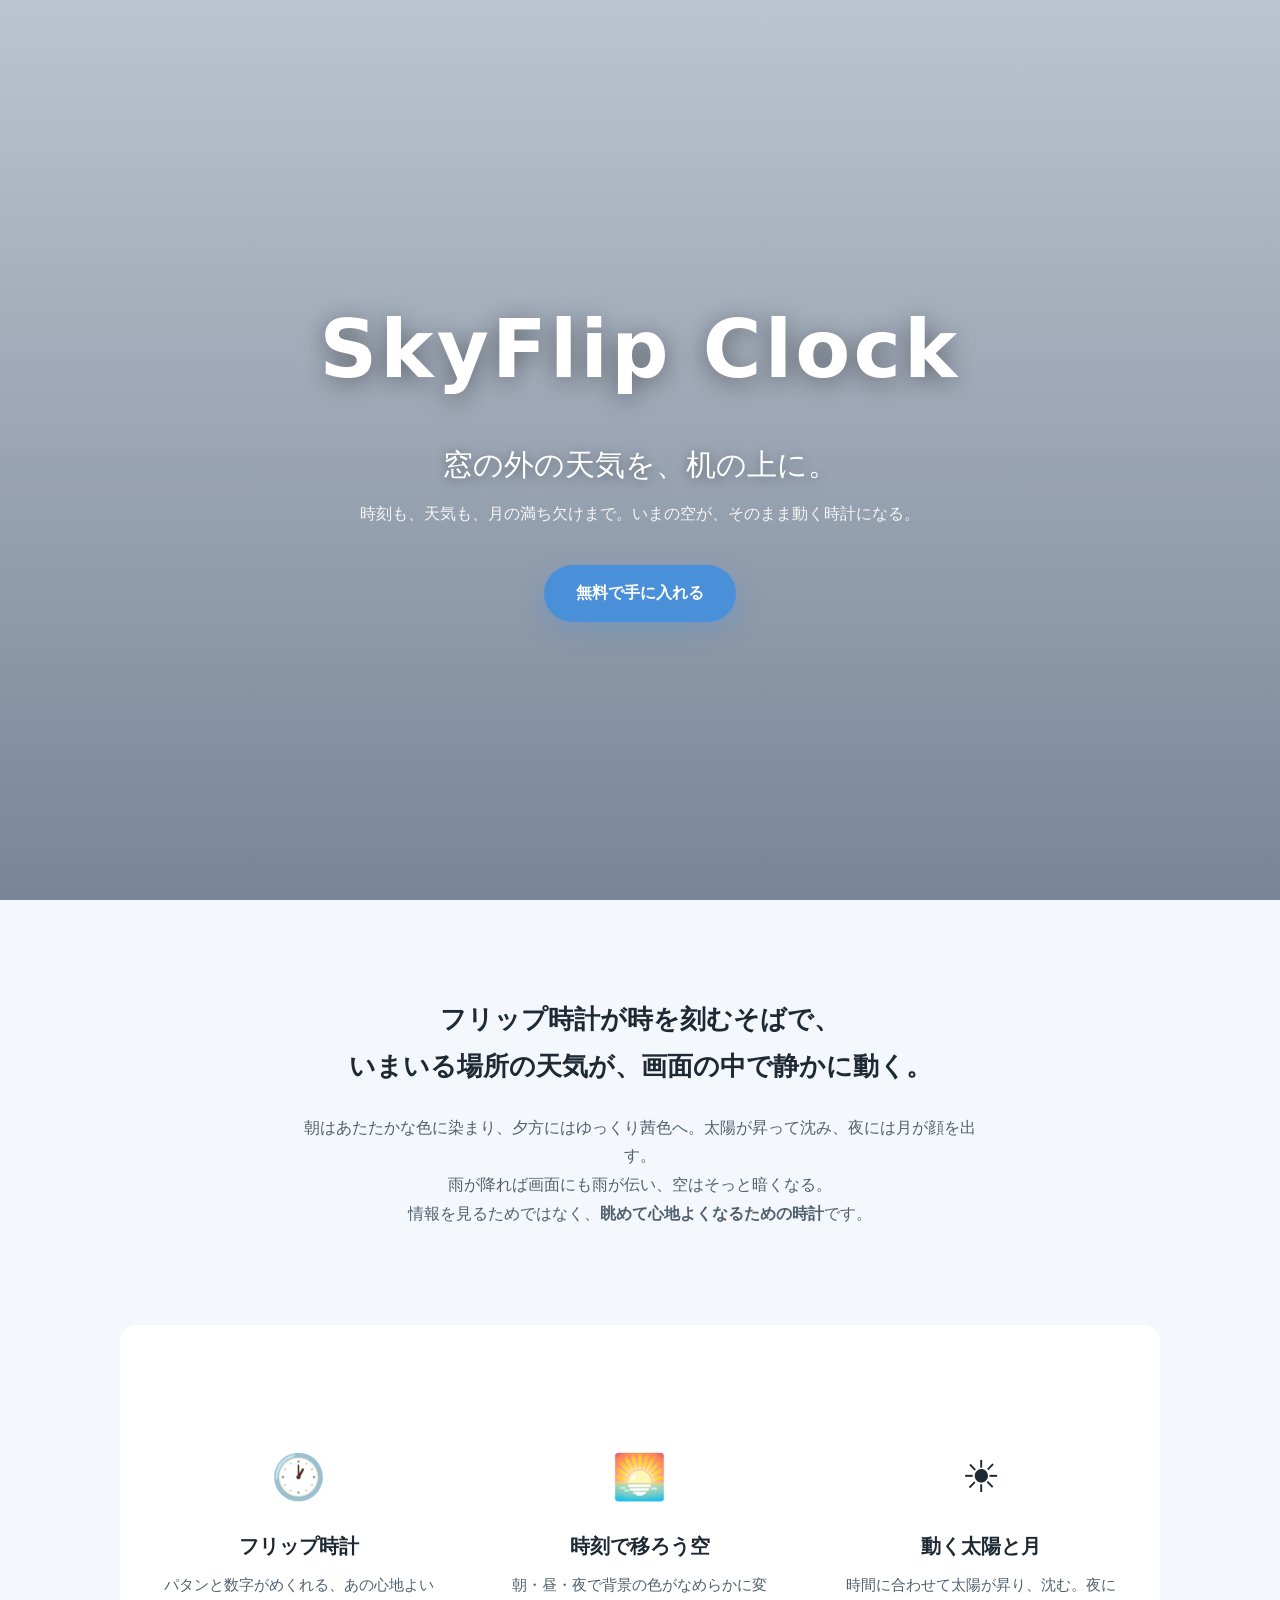
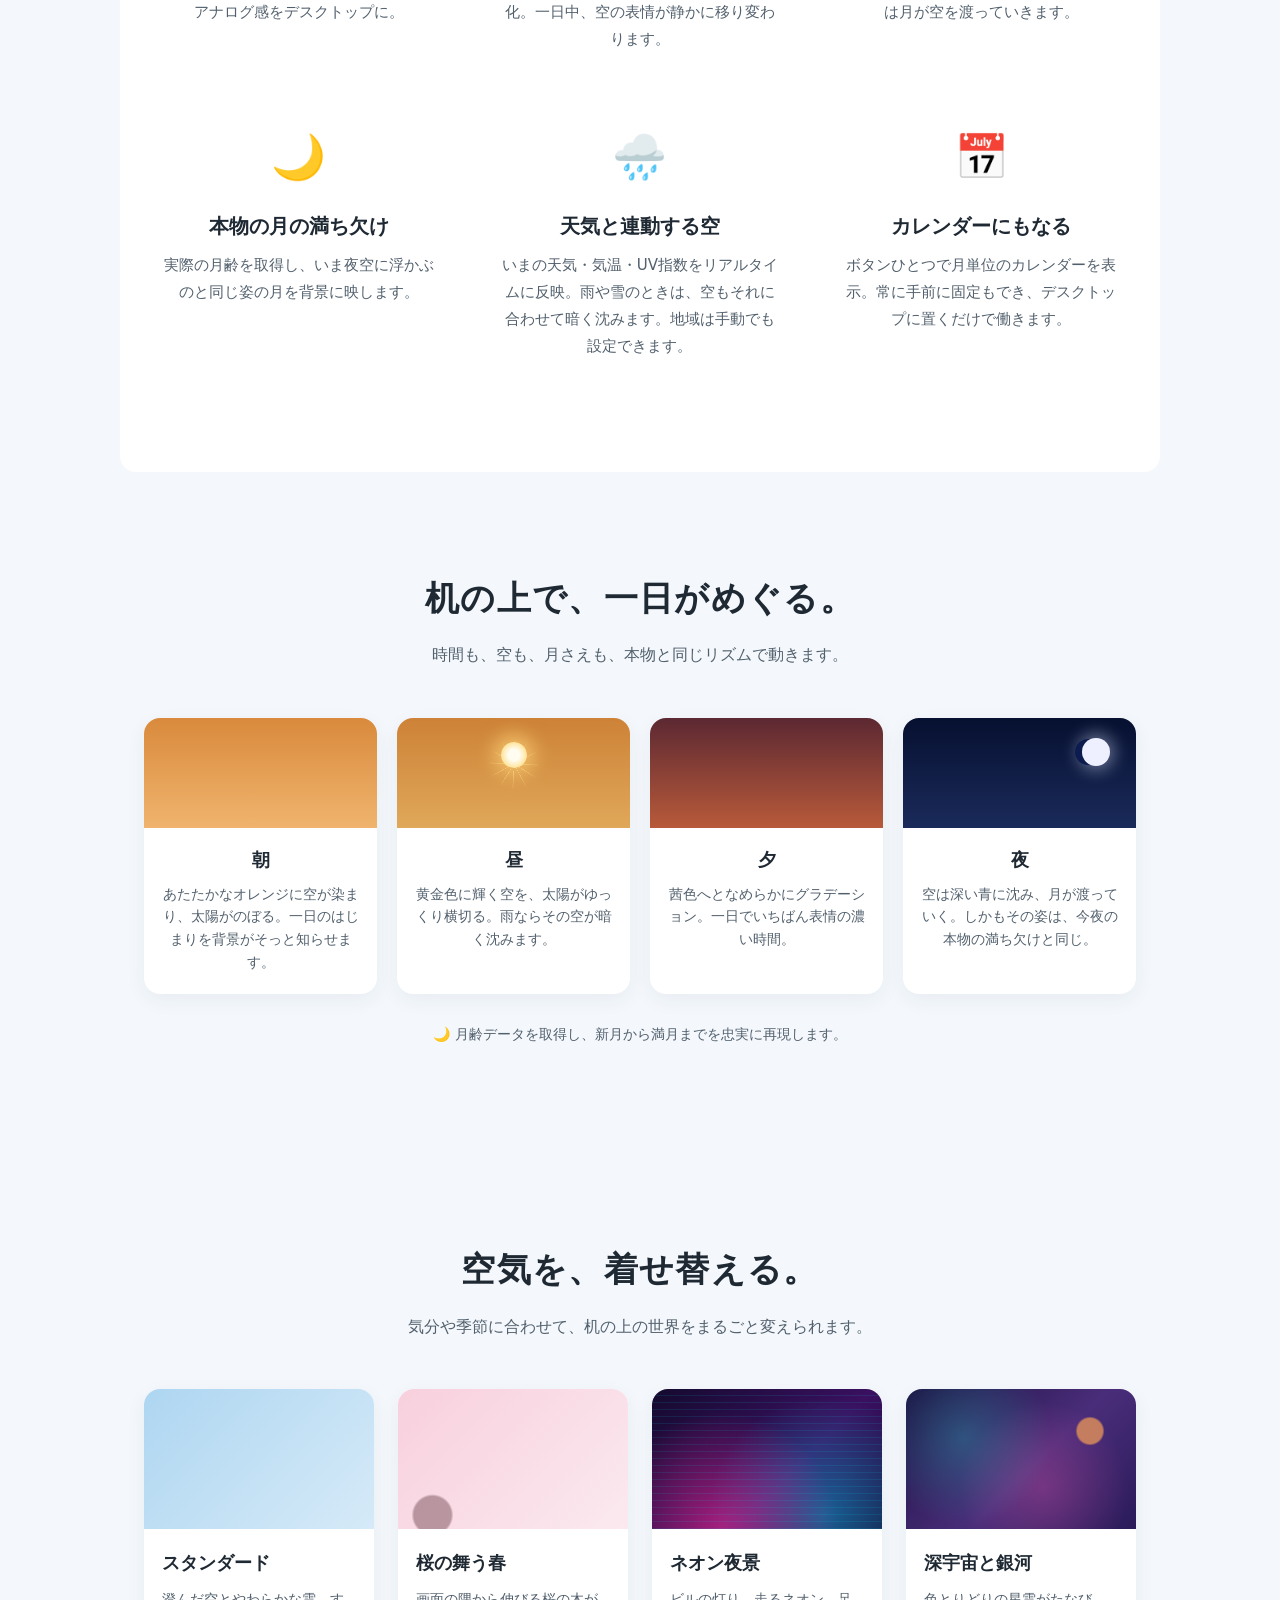
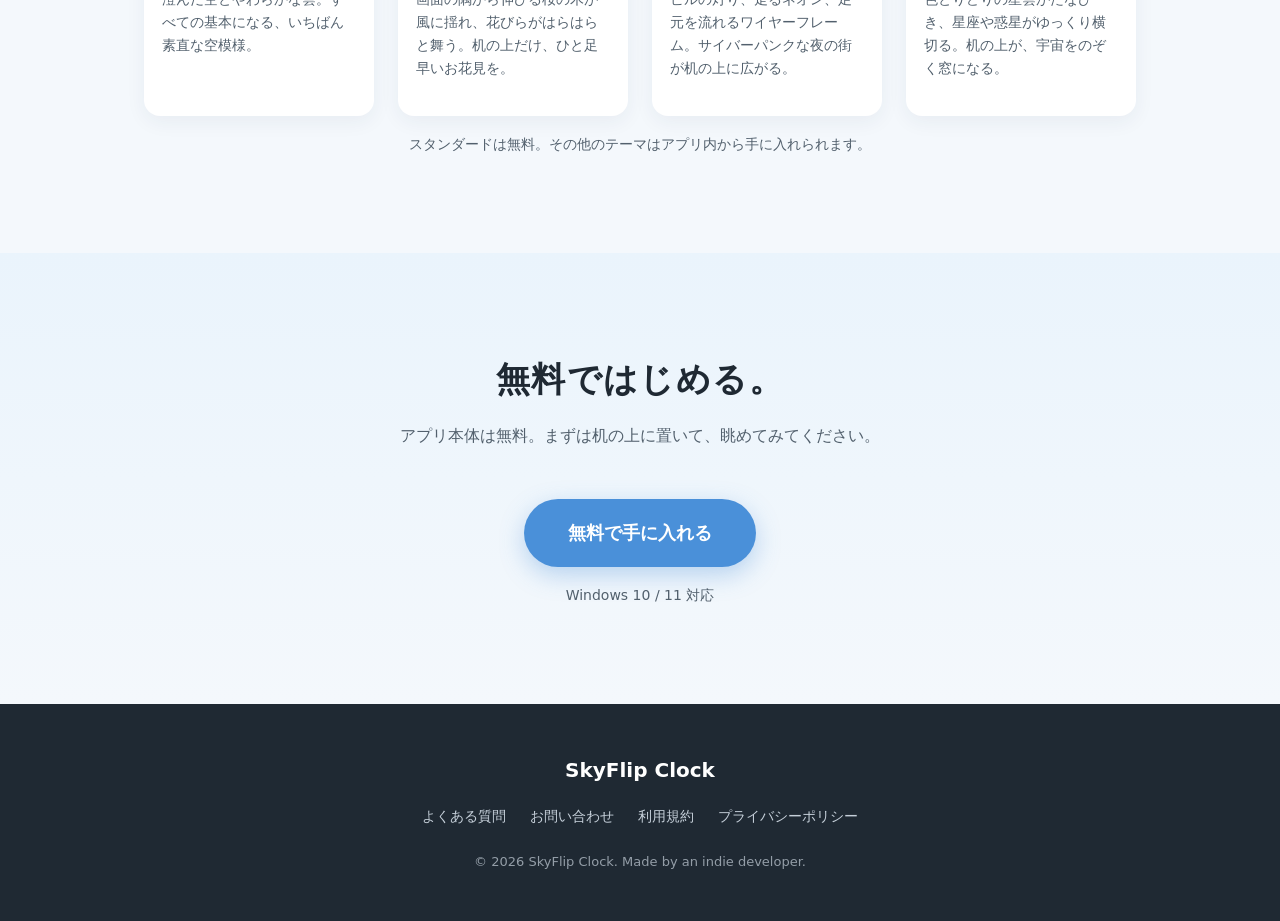
==== commit 557f6b25: "@ Sync site/Store with implementation after source review ソースを読んで実装と照合し、ズレ・欠落を修正: - 「最前面固定（常に手前に表示）」" ====
--- a/index.html
+++ b/index.html
@@ -60,7 +60,7 @@
       いまいる場所の天気が、画面の中で静かに動く。
     </p>
     <p class="concept__body">
-      朝が来れば空が白み、夕方にはゆっくり茜色に。太陽が昇って沈み、夜には月が顔を出す。<br />
+      朝はあたたかな色に染まり、夕方にはゆっくり茜色へ。太陽が昇って沈み、夜には月が顔を出す。<br />
       雨が降れば画面にも雨が伝い、空はそっと暗くなる。<br />
       情報を見るためではなく、<strong>眺めて心地よくなるための時計</strong>です。
     </p>
@@ -96,7 +96,7 @@
     <div class="feature">
       <div class="feature__icon">📅</div>
       <h3 class="feature__title">カレンダーにもなる</h3>
-      <p class="feature__text">ボタンひとつで月単位のカレンダーを表示。デスクトップに常駐して、置くだけで働きます。</p>
+      <p class="feature__text">ボタンひとつで月単位のカレンダーを表示。常に手前に固定もでき、デスクトップに置くだけで働きます。</p>
     </div>
   </section>
 
